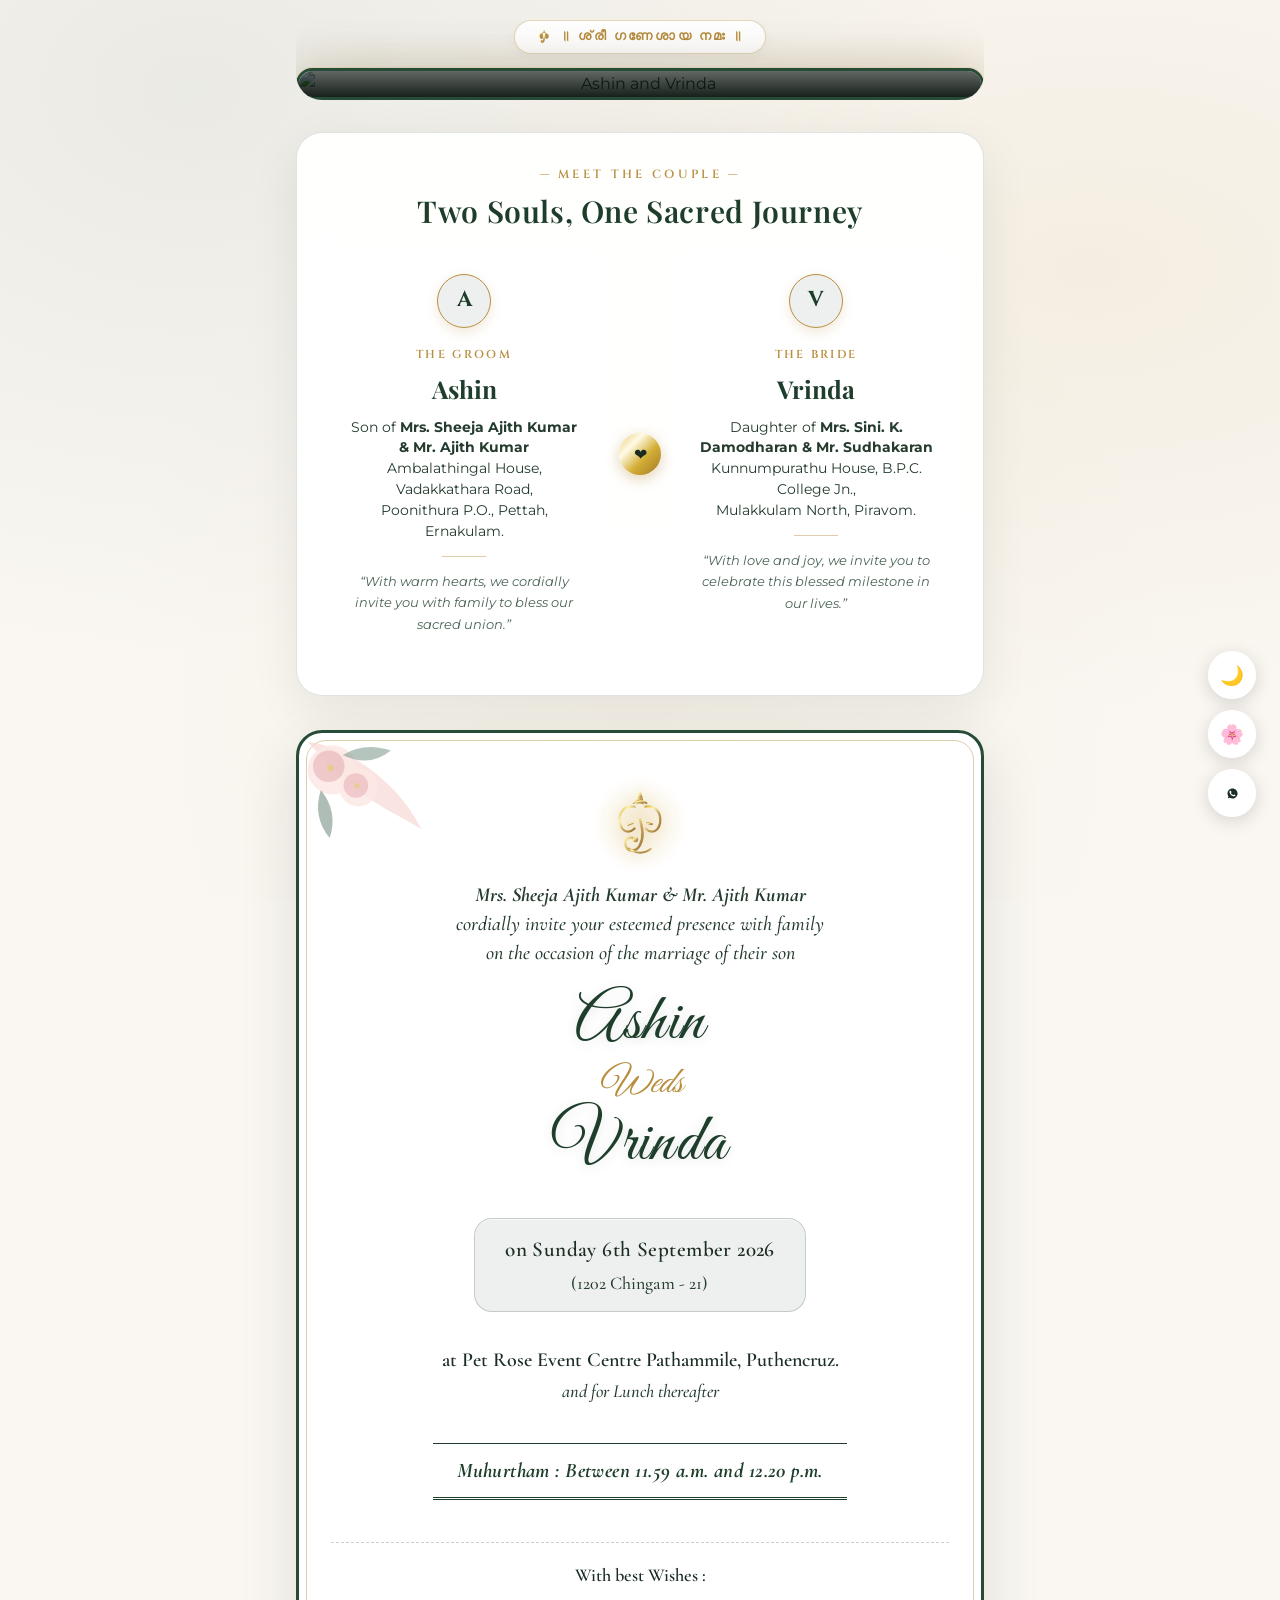
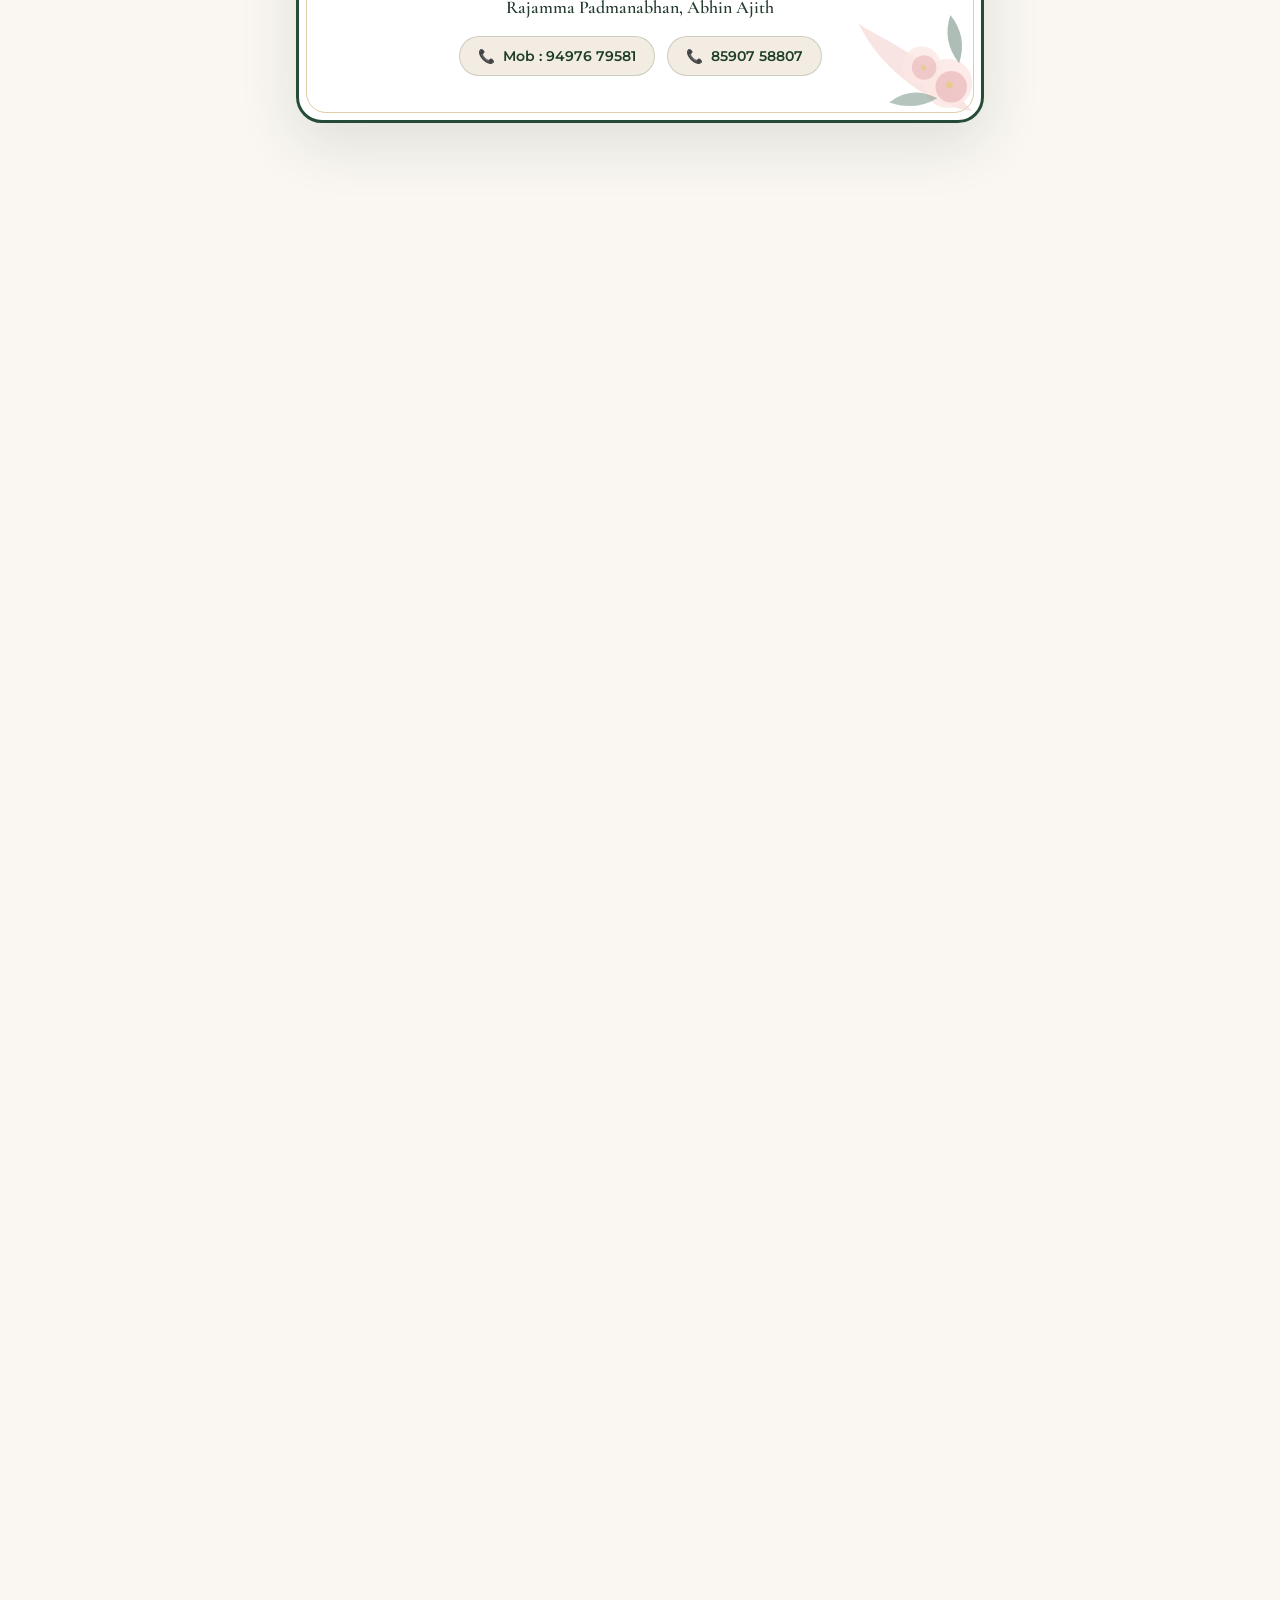
==== index.html @ ceb0723d "feat: direct cinematic hero entrance with floating flower petals, couple spotlight, and seamless rea" ====
<!DOCTYPE html>
<html lang="en">
<head>
  <meta charset="UTF-8" />
  <meta name="viewport" content="width=device-width, initial-scale=1.0, maximum-scale=1.0, user-scalable=no" />
  
  <title>Wedding Invitation | Ashin &amp; Vrinda</title>
  <meta name="description" content="Mrs. Sheeja Ajith Kumar &amp; Mr. Ajith Kumar cordially invite your esteemed presence with family on the occasion of the marriage of their son Ashin with Vrinda (D/o Mrs. Sini. K. Damodharan &amp; Mr. Sudhakaran) on Sunday, 6th September 2026 (1202 Chingam 21) at Pet Rose Event Centre Pathammile, Puthencruz." />
  
  <!-- OpenGraph Meta Tags for WhatsApp, iMessage & Social Share Card Previews -->
  <meta property="og:site_name" content="Ashin &amp; Vrinda Wedding Invitation" />
  <meta property="og:type" content="website" />
  <meta property="og:url" content="https://ashin-vrinda.vercel.app/" />
  <meta property="og:title" content="🌿 Wedding Invitation: Ashin &amp; Vrinda" />
  <meta property="og:description" content="Sunday, 6th September 2026 (1202 Chingam 21) • Muhurtham: 11:59 AM - 12:20 PM • Pet Rose Event Centre, Puthencruz. ✦ Tap to view digital wedding card" />
  <meta property="og:image" content="assets/images/og_preview_ashin_vrinda.jpg" />
  <meta property="og:image:secure_url" content="assets/images/og_preview_ashin_vrinda.jpg" />
  <meta property="og:image:type" content="image/jpeg" />
  <meta property="og:image:width" content="1200" />
  <meta property="og:image:height" content="630" />
  <meta property="og:image:alt" content="Aesthetic Wedding Invitation of Ashin and Vrinda" />
  <link rel="image_src" href="assets/images/og_preview_ashin_vrinda.jpg" />
  <meta itemprop="image" content="assets/images/og_preview_ashin_vrinda.jpg" />
  
  <!-- Twitter Card -->
  <meta name="twitter:card" content="summary_large_image" />
  <meta name="twitter:title" content="🌿 Wedding Invitation: Ashin &amp; Vrinda" />
  <meta name="twitter:description" content="Sunday, 6th September 2026 • Pet Rose Event Centre, Puthencruz. Tap to view the digital wedding invitation." />
  <meta name="twitter:image" content="assets/images/og_preview_ashin_vrinda.jpg" />

  <!-- Theme Color for Mobile Browsers -->
  <meta name="theme-color" content="#FAF7F2" />
  <meta name="apple-mobile-web-app-status-bar-style" content="default" />

  <!-- Google Fonts: Premium Typography -->
  <link rel="preconnect" href="https://fonts.googleapis.com" />
  <link rel="preconnect" href="https://fonts.gstatic.com" crossorigin />
  <link rel="stylesheet" href="https://fonts.googleapis.com/css2?family=Alex+Brush&family=Cinzel:wght@400;600;700;900&family=Cormorant+Garamond:ital,wght@0,300;0,400;0,500;0,600;0,700;1,400;1,500;1,600;1,700&family=Great+Vibes&family=Montserrat:wght@200;300;400;500;600;700&family=Playfair+Display:ital,wght@0,400;0,600;0,700;1,400;1,600;1,700&family=Plus+Jakarta+Sans:wght@300;400;500;600;700&display=swap" />

  <!-- Stylesheets -->
  <link rel="stylesheet" href="css/style.css?v=120.0" />
</head>

<body>

  <!-- Shared SVG Gradients Definition -->
  <svg style="position: absolute; width: 0; height: 0; overflow: hidden;" aria-hidden="true">
    <defs>
      <linearGradient id="goldFiligree" x1="0%" y1="0%" x2="100%" y2="100%">
        <stop offset="0%" stop-color="#D4AF37" />
        <stop offset="30%" stop-color="#FFF3B0" />
        <stop offset="60%" stop-color="#C5A059" />
        <stop offset="100%" stop-color="#9A7432" />
      </linearGradient>
    </defs>
  </svg>

  <!-- Floating Falling Flower Petals Canvas -->
  <canvas id="petals-canvas"></canvas>

  <!-- Interactive Magic Touch / Sparkle Trail Canvas -->
  <canvas id="sparkle-trail-canvas"></canvas>

  <!-- ===================================================================
       MAIN DIGITAL INVITATION CONTENT
       =================================================================== -->
  <main class="main-wrapper">

    <!-- 1. DIRECT CINEMATIC HERO ENTRANCE (GRAND FIRST IMPRESSION) -->
    <section class="invitation-card-section direct-hero-section reveal-on-scroll is-revealed">
      
      <!-- Auspicious Top Header Badge -->
      <div class="hero-auspicious-header">
        <div class="hero-ganesha-badge">
          <svg class="hero-ganesha-mini-svg" viewBox="0 0 80 90" xmlns="http://www.w3.org/2000/svg">
            <path d="M40 8 C38 12 36 18 36 24 C38 22 42 22 44 24 C44 18 42 12 40 8 Z" fill="url(#goldFiligree)" />
            <circle cx="40" cy="14" r="2" fill="url(#goldFiligree)" />
            <path d="M33 22 C37 19 43 19 47 22" stroke="url(#goldFiligree)" stroke-width="2.2" stroke-linecap="round" />
            <path d="M34 26 C24 24 16 32 18 44 C20 54 28 56 34 50" stroke="url(#goldFiligree)" stroke-width="2.5" stroke-linecap="round" />
            <path d="M46 26 C56 24 64 32 62 44 C60 54 52 56 46 50" stroke="url(#goldFiligree)" stroke-width="2.5" stroke-linecap="round" />
            <path d="M40 24 L40 40" stroke="url(#goldFiligree)" stroke-width="2.5" stroke-linecap="round" />
            <path d="M40 40 C42 48 45 58 40 68 C36 76 26 76 24 68 C22 60 30 58 35 62" stroke="url(#goldFiligree)" stroke-width="2.8" stroke-linecap="round" />
            <circle cx="35" cy="62" r="3" fill="url(#goldFiligree)" />
          </svg>
          <span class="hero-ganesha-text">॥ ശ്രീ ഗണേശായ നമഃ ॥</span>
        </div>
      </div>

      <!-- Cinematic Couple Photo Frame -->
      <div class="hero-cinematic-frame">
        <div class="hero-cinematic-img-wrap">
          <img src="assets/images/couple_hero.jpg" alt="Ashin and Vrinda" class="hero-cinematic-img" />
          <div class="hero-cinematic-overlay">
            <span class="hero-celebration-pill">✦ We are getting married ✦</span>
            <h1 class="hero-main-title">Ashin &amp; Vrinda</h1>
            <div class="hero-date-venue-pill">Sunday, 06 September 2026 • Puthencruz</div>
            <div class="hero-scroll-indicator">
              <span>Scroll to explore wedding invitation</span>
              <span>↓</span>
            </div>
          </div>
        </div>
      </div>
    </section>

    <!-- 2. GROOM & BRIDE INTRO SECTION (MEET THE COUPLE) -->
    <section class="invitation-card-section reveal-on-scroll is-revealed" style="padding-top: 32px; padding-bottom: 32px;">
      <div class="section-subtitle-tag">— Meet The Couple —</div>
      <h2 class="section-headline" style="margin-bottom: 16px;">Two Souls, One Sacred Journey</h2>

      <div class="couple-profiles-grid">
        <!-- Groom Card -->
        <div class="couple-profile-card">
          <div class="couple-monogram-emblem">
            <span class="couple-monogram-letter">A</span>
          </div>
          <span class="profile-role-badge">The Groom</span>
          <h3 class="profile-name">Ashin</h3>
          <p class="profile-parents-info">
            Son of <strong>Mrs. Sheeja Ajith Kumar &amp; Mr. Ajith Kumar</strong><br />
            Ambalathingal House, Vadakkathara Road,<br />
            Poonithura P.O., Pettah, Ernakulam.
          </p>
          <div class="profile-card-line"></div>
          <p class="profile-invite-note">
            “With warm hearts, we cordially invite you with family to bless our sacred union.”
          </p>
        </div>

        <!-- Heart Connector -->
        <div class="couple-heart-connector" aria-hidden="true">
          <div class="heart-circle-badge">❤</div>
        </div>

        <!-- Bride Card -->
        <div class="couple-profile-card">
          <div class="couple-monogram-emblem">
            <span class="couple-monogram-letter">V</span>
          </div>
          <span class="profile-role-badge">The Bride</span>
          <h3 class="profile-name">Vrinda</h3>
          <p class="profile-parents-info">
            Daughter of <strong>Mrs. Sini. K. Damodharan &amp; Mr. Sudhakaran</strong><br />
            Kunnumpurathu House, B.P.C. College Jn.,<br />
            Mulakkulam North, Piravom.
          </p>
          <div class="profile-card-line"></div>
          <p class="profile-invite-note">
            “With love and joy, we invite you to celebrate this blessed milestone in our lives.”
          </p>
        </div>
      </div>
    </section>

    <!-- 3. STREAMLINED FORMAL WEDDING INVITATION CARD -->
    <section class="invitation-card-section hero-wedding-card reveal-on-scroll is-revealed">
      
      <!-- Top-Left Botanical Floral Corner -->
      <svg class="floral-corner-tl" viewBox="0 0 160 160" fill="none" xmlns="http://www.w3.org/2000/svg" aria-hidden="true">
        <path d="M10 10 C 50 15, 110 50, 140 110 C 110 90, 70 80, 10 10 Z" fill="#F4D2CE" opacity="0.65" />
        <circle cx="38" cy="42" r="28" fill="#FCE5E2" opacity="0.85" />
        <circle cx="34" cy="38" r="18" fill="#E8B4B8" opacity="0.75" />
        <circle cx="68" cy="62" r="22" fill="#FCE5E2" opacity="0.8" />
        <circle cx="65" cy="60" r="14" fill="#E8B4B8" opacity="0.7" />
        <path d="M50 25 Q 75 10 105 20 Q 80 40 50 25 Z" fill="#6B8A7A" opacity="0.55" />
        <path d="M25 65 Q 15 95 35 120 Q 45 90 25 65 Z" fill="#4D6E5D" opacity="0.5" />
        <circle cx="36" cy="40" r="4" fill="#E5C578" opacity="0.8" />
        <circle cx="66" cy="60" r="3" fill="#E5C578" opacity="0.8" />
      </svg>

      <!-- Bottom-Right Botanical Floral Corner -->
      <svg class="floral-corner-br" viewBox="0 0 160 160" fill="none" xmlns="http://www.w3.org/2000/svg" aria-hidden="true">
        <path d="M150 150 C 110 145, 50 110, 20 50 C 50 70, 90 80, 150 150 Z" fill="#F4D2CE" opacity="0.65" />
        <circle cx="122" cy="118" r="28" fill="#FCE5E2" opacity="0.85" />
        <circle cx="126" cy="122" r="18" fill="#E8B4B8" opacity="0.75" />
        <circle cx="92" cy="98" r="22" fill="#FCE5E2" opacity="0.8" />
        <circle cx="95" cy="100" r="14" fill="#E8B4B8" opacity="0.7" />
        <path d="M110 135 Q 85 150 55 140 Q 80 120 110 135 Z" fill="#6B8A7A" opacity="0.55" />
        <path d="M135 95 Q 145 65 125 40 Q 115 70 135 95 Z" fill="#4D6E5D" opacity="0.5" />
        <circle cx="124" cy="120" r="4" fill="#E5C578" opacity="0.8" />
        <circle cx="94" cy="100" r="3" fill="#E5C578" opacity="0.8" />
      </svg>

      <!-- Auspicious Lord Ganesha Motif with Golden Halo -->
      <div class="hero-ganesha-wrapper">
        <div class="hero-ganesha-halo"></div>
        <svg class="hero-ganesha-svg" viewBox="0 0 80 90" fill="none" xmlns="http://www.w3.org/2000/svg">
          <path d="M40 8 C38 12 36 18 36 24 C38 22 42 22 44 24 C44 18 42 12 40 8 Z" fill="url(#goldFiligree)" />
          <circle cx="40" cy="14" r="2" fill="url(#goldFiligree)" />
          <path d="M33 22 C37 19 43 19 47 22" stroke="url(#goldFiligree)" stroke-width="2.2" stroke-linecap="round" />
          <path d="M34 26 C24 24 16 32 18 44 C20 54 28 56 34 50" stroke="url(#goldFiligree)" stroke-width="2.5" stroke-linecap="round" />
          <path d="M46 26 C56 24 64 32 62 44 C60 54 52 56 46 50" stroke="url(#goldFiligree)" stroke-width="2.5" stroke-linecap="round" />
          <path d="M40 24 L40 40" stroke="url(#goldFiligree)" stroke-width="2.5" stroke-linecap="round" />
          <path d="M40 40 C42 48 45 58 40 68 C36 76 26 76 24 68 C22 60 30 58 35 62" stroke="url(#goldFiligree)" stroke-width="2.8" stroke-linecap="round" />
          <circle cx="35" cy="62" r="3" fill="url(#goldFiligree)" />
          <path d="M32 44 L27 46" stroke="url(#goldFiligree)" stroke-width="2.2" stroke-linecap="round" />
          <path d="M48 44 L53 45" stroke="url(#goldFiligree)" stroke-width="2.2" stroke-linecap="round" />
          <path d="M28 72 C35 78 45 78 52 72" stroke="url(#goldFiligree)" stroke-width="2.2" stroke-linecap="round" />
        </svg>
      </div>

      <!-- Invitation Statement -->
      <p class="invite-statement-text">
        <strong>Mrs. Sheeja Ajith Kumar &amp; Mr. Ajith Kumar</strong><br />
        cordially invite your esteemed presence with family<br />
        on the occasion of the marriage of their son
      </p>

      <!-- Couple Names in Regal Typography -->
      <div class="hero-couple-names-wrap">
        <h1 class="hero-groom-name">Ashin</h1>
        <span class="hero-weds-text">Weds</span>
        <h1 class="hero-bride-name">Vrinda</h1>
      </div>

      <!-- Date & Malayalam Calendar (Sunday 6th September 2026 • 1202 Chingam - 21) -->
      <div class="hero-date-block">
        <div class="hero-date-primary">on Sunday 6th September 2026</div>
        <div class="hero-date-malayalam">(1202 Chingam - 21)</div>
      </div>

      <!-- Venue & Lunch -->
      <div class="hero-venue-block">
        <p class="hero-venue-name">at Pet Rose Event Centre Pathammile, Puthencruz.</p>
        <p class="hero-venue-lunch">and for Lunch thereafter</p>
      </div>

      <!-- Auspicious Muhurtham Double-Underline Spotlight -->
      <div class="hero-muhurtham-spotlight">
        <div class="hero-muhurtham-text">
          Muhurtham : Between 11.59 a.m. and 12.20 p.m.
        </div>
      </div>

      <!-- With Best Wishes & Contact Block -->
      <div class="hero-wishes-contact-block">
        <p class="hero-wishes-title">With best Wishes :</p>
        <p class="hero-wishes-names">Rajamma Padmanabhan, Abhin Ajith</p>

        <div class="hero-contact-phones-row">
          <a href="tel:9497679581" class="hero-phone-pill">
            <span>📞</span> Mob : 94976 79581
          </a>
          <a href="tel:8590758807" class="hero-phone-pill">
            <span>📞</span> 85907 58807
          </a>
        </div>
      </div>
    </section>

    <!-- 4. LIVE COUNTDOWN & CALENDAR INTEGRATION -->
    <section class="invitation-card-section reveal-on-scroll">
      <div class="section-subtitle-tag">— Counting Down To The Auspicious Moment —</div>
      <h2 class="section-headline">Sunday, 06 September 2026</h2>

      <div class="countdown-grid">
        <div class="countdown-card">
          <div class="countdown-number" id="cd-days">--</div>
          <div class="countdown-unit">Days</div>
        </div>
        <div class="countdown-card">
          <div class="countdown-number" id="cd-hours">--</div>
          <div class="countdown-unit">Hours</div>
        </div>
        <div class="countdown-card">
          <div class="countdown-number" id="cd-minutes">--</div>
          <div class="countdown-unit">Mins</div>
        </div>
        <div class="countdown-card">
          <div class="countdown-number" id="cd-seconds">--</div>
          <div class="countdown-unit">Secs</div>
        </div>
      </div>

      <div class="calendar-actions">
        <button id="add-google-cal" class="btn-luxury btn-forest" type="button">
          <span>📅</span> Add to Google Calendar
        </button>
        <button id="add-ical" class="btn-luxury btn-outline-forest" type="button">
          <span></span> Apple / Outlook (.ics)
        </button>
      </div>
    </section>

    <!-- 5. CELEBRATION TIMELINE & EVENTS -->
    <section class="invitation-card-section reveal-on-scroll">
      <div class="section-subtitle-tag">— Auspicious Celebrations —</div>
      <h2 class="section-headline">Ceremony &amp; Feast</h2>

      <div class="ceremony-timeline">
        <!-- Event 1: Muhurtham Ceremony -->
        <div class="ceremony-event-card">
          <div class="ceremony-card-top">
            <div class="ceremony-icon-crest" title="Auspicious Muhurtham">
              <svg viewBox="0 0 64 64" fill="none" xmlns="http://www.w3.org/2000/svg">
                <circle cx="32" cy="32" r="28" stroke="url(#goldFiligree)" stroke-width="1.8" stroke-dasharray="3 3"/>
                <path d="M22 42 L42 42 C42 42 44 32 32 20 C20 32 22 42 22 42 Z" stroke="url(#goldFiligree)" stroke-width="2.5" fill="none"/>
                <circle cx="32" cy="18" r="3.5" fill="url(#goldFiligree)"/>
                <path d="M26 48 L38 48" stroke="url(#goldFiligree)" stroke-width="2.5" stroke-linecap="round"/>
              </svg>
            </div>
            <span class="ceremony-step-num">Step 01</span>
            <h3 class="ceremony-main-title">Wedding Muhurtham</h3>
            <p class="ceremony-subtitle">Sacred Thalikettu &amp; Divine Rituals</p>
            <div class="ceremony-time-pill">
              <span>⏰</span> 11:59 AM – 12:20 PM
            </div>
            <p class="ceremony-quote">“1202 Chingam - 21 • Sacred Union &amp; Divine Blessings”</p>
            <p class="ceremony-desc-text">
              Auspicious wedding ceremony, sacred Thalikettu, exchanging floral garlands, and receiving divine blessings from family and elders.
            </p>
            <div class="ceremony-rituals-list">
              <span class="ritual-pill">✦ Traditional Rites</span>
              <span class="ritual-pill">✦ Sacred Thalikettu</span>
              <span class="ritual-pill">✦ Elders' Blessings</span>
            </div>
          </div>
          <a href="https://share.google/MXy8X1QMQs6zt7JF0" target="_blank" rel="noopener" class="btn-luxury btn-outline-forest" style="padding: 10px 20px; font-size: 0.82rem; width: 100%;">
            <span>🗺️</span> View Venue Location
          </a>
        </div>

        <!-- Event 2: Celebration Feast & Lunch -->
        <div class="ceremony-event-card">
          <div class="ceremony-card-top">
            <div class="ceremony-icon-crest" title="Celebration Feast & Lunch">
              <svg viewBox="0 0 64 64" fill="none" xmlns="http://www.w3.org/2000/svg">
                <circle cx="32" cy="32" r="28" stroke="url(#goldFiligree)" stroke-width="1.8" stroke-dasharray="3 3"/>
                <path d="M14 42 L50 42" stroke="url(#goldFiligree)" stroke-width="3" stroke-linecap="round"/>
                <path d="M18 42 C18 26 46 26 46 42 Z" stroke="url(#goldFiligree)" stroke-width="3" fill="none"/>
                <circle cx="32" cy="22" r="3.5" fill="url(#goldFiligree)"/>
                <path d="M24 50 L40 50" stroke="url(#goldFiligree)" stroke-width="2.5" stroke-linecap="round"/>
              </svg>
            </div>
            <span class="ceremony-step-num">Step 02</span>
            <h3 class="ceremony-main-title">Celebration Feast &amp; Lunch</h3>
            <p class="ceremony-subtitle">Grand Wedding Sadhya &amp; Fellowship</p>
            <div class="ceremony-time-pill">
              <span>⏰</span> Thereafter (12:30 PM Onwards)
            </div>
            <p class="ceremony-quote">“Feasting, Joy &amp; Heartfelt Celebrations”</p>
            <p class="ceremony-desc-text">
              Join us for a delicious celebratory traditional Kerala wedding Sadhya, joyful conversations, photo moments, and congratulating the couple.
            </p>
            <div class="ceremony-rituals-list">
              <span class="ritual-pill">✦ Royal Kerala Sadhya</span>
              <span class="ritual-pill">✦ Photos &amp; Congratulate</span>
              <span class="ritual-pill">✦ Fellowship &amp; Joy</span>
            </div>
          </div>
          <a href="https://share.google/MXy8X1QMQs6zt7JF0" target="_blank" rel="noopener" class="btn-luxury btn-outline-forest" style="padding: 10px 20px; font-size: 0.82rem; width: 100%;">
            <span>🗺️</span> View Venue Location
          </a>
        </div>
      </div>
    </section>

    <!-- 6. VENUE & 1-TOUCH GPS NAVIGATION (WITH QR CODE) -->
    <section class="invitation-card-section reveal-on-scroll">
      <div class="section-subtitle-tag">— Location &amp; Directions —</div>
      <h2 class="section-headline">Pet Rose Event Centre</h2>

      <div class="venue-card-inner">
        <p class="venue-address">
          Pathammile, Vadayampady P.O., Puthencruz, Ernakulam, Kerala 682308
        </p>

        <!-- QR Code & Scanner Box -->
        <div class="venue-qr-section-wrap">
          <div class="venue-qr-box">
            <img src="assets/images/qr_location.svg" alt="Scan QR Code for Exact Location" class="venue-qr-img" />
          </div>
          <div class="venue-qr-text-block">
            <div class="venue-qr-label">SCAN FOR EXACT LOCATION</div>
            <p class="venue-qr-subtext">
              Point your smartphone camera at the QR code to open instant GPS turn-by-turn navigation on Google Maps.
            </p>
          </div>
        </div>

        <div class="venue-action-buttons">
          <a href="https://share.google/MXy8X1QMQs6zt7JF0" target="_blank" rel="noopener" class="btn-luxury btn-forest">
            <span>🗺️</span> Open Google Maps
          </a>
          <a href="https://maps.apple.com/?q=Pet+Rose+Event+Centre+Puthencruz" target="_blank" rel="noopener" class="btn-luxury btn-outline-forest">
            <span></span> Apple Maps
          </a>
          <button id="btn-copy-address" class="btn-luxury btn-outline-forest" type="button">
            <span>📋</span> Copy Address
          </button>
        </div>
      </div>
    </section>

    <!-- 7. WARM WISHES & BLESSINGS CONTACT -->
    <section class="invitation-card-section reveal-on-scroll">
      <div class="section-subtitle-tag">— Warm Wishes &amp; Blessings —</div>
      <h2 class="section-headline">With Best Wishes</h2>
      <p style="font-size: 0.9rem; color: var(--text-muted); max-width: 480px; margin: 0 auto 16px;">
        Reach out directly to the hosts to send your love, greetings, and blessings to Ashin &amp; Vrinda!
      </p>

      <div class="blessings-actions-grid">
        <!-- Contact 1 -->
        <div class="blessing-contact-card">
          <h3 class="blessing-person-name">Rajamma Padmanabhan</h3>
          <p class="blessing-person-role">Family Host</p>
          <div class="blessing-btn-row">
            <a href="tel:9497679581" class="blessing-action-btn blessing-btn-call">
              <span>📞</span> Call
            </a>
            <a href="https://api.whatsapp.com/send?phone=919497679581&text=Heartiest%20congratulations%20and%20warm%20blessings%20for%20Ashin%20and%20Vrinda%27s%20wedding!" target="_blank" rel="noopener" class="blessing-action-btn blessing-btn-whatsapp">
              <span>💬</span> WhatsApp
            </a>
          </div>
        </div>

        <!-- Contact 2 -->
        <div class="blessing-contact-card">
          <h3 class="blessing-person-name">Abhin Ajith</h3>
          <p class="blessing-person-role">Family Host</p>
          <div class="blessing-btn-row">
            <a href="tel:8590758807" class="blessing-action-btn blessing-btn-call">
              <span>📞</span> Call
            </a>
            <a href="https://api.whatsapp.com/send?phone=918590758807&text=Heartiest%20congratulations%20and%20warm%20blessings%20for%20Ashin%20and%20Vrinda%27s%20wedding!" target="_blank" rel="noopener" class="blessing-action-btn blessing-btn-whatsapp">
              <span>💬</span> WhatsApp
            </a>
          </div>
        </div>
      </div>
    </section>

    <!-- 8. FOOTER -->
    <footer class="invitation-footer reveal-on-scroll">
      <div class="gold-divider">
        <span class="gold-divider-icon">❦</span>
      </div>
      <p class="footer-compliments">
        With best Wishes:
        <strong>Rajamma Padmanabhan, Abhin Ajith &amp; Families</strong>
      </p>
      <div class="footer-hashtag">#AshinWedsVrinda • September 06, 2026</div>

      <!-- Developer Signature -->
      <div class="footer-signature">
        <span>Created with ❤️ by </span>
        <a href="https://vaishnavmohan.tech" target="_blank" rel="noopener noreferrer">
          Vaishnav Mohan
        </a>
      </div>
    </footer>

  </main>

  <!-- ===================================================================
       FLOATING ACTION BAR
       =================================================================== -->
  <div class="floating-controls-bar" role="toolbar" aria-label="Quick Controls">
    <!-- Theme Switcher (☀️ / 🌙) -->
    <button id="theme-toggle-btn" class="floating-btn" aria-label="Toggle Light / Dark Mode" title="Toggle Theme">
      <span id="theme-toggle-icon">🌙</span>
    </button>

    <!-- Petals Toggle (🌸) -->
    <button id="petals-toggle-btn" class="floating-btn" aria-label="Toggle Falling Petals" title="Toggle Falling Petals">
      🌸
    </button>

    <!-- Share on WhatsApp -->
    <button id="share-whatsapp-btn" class="floating-btn" aria-label="Share on WhatsApp" title="Share Invitation">
      <svg viewBox="0 0 24 24">
        <path d="M12.031 6.172c-3.181 0-5.767 2.586-5.768 5.766-.001 1.298.38 2.27 1.019 3.287l-.582 2.128 2.182-.573c.978.58 1.911.928 3.145.929 3.178 0 5.767-2.587 5.768-5.766.001-3.187-2.575-5.77-5.764-5.771zm3.392 8.244c-.144.405-.837.774-1.17.824-.299.045-.677.063-1.092-.069-.252-.08-.575-.187-.988-.365-1.739-.751-2.874-2.502-2.961-2.617-.087-.116-.708-.94-.708-1.793s.448-1.273.607-1.446c.159-.173.346-.217.462-.217l.332.007c.106.005.249-.04.39.298.144.347.491 1.2.534 1.287.043.087.072.188.014.303-.058.116-.087.188-.173.289l-.26.302c-.087.087-.179.182-.077.357.101.174.45 1.002 1.488 1.621.365.217.671.306.908.38.238.075.454.065.626.04.19-.028.604-.247.69-.485.086-.239.086-.444.06-.487-.026-.044-.1-.07-.213-.127z"/>
      </svg>
    </button>

    <!-- Scroll to Top -->
    <button id="scroll-top-btn" class="floating-btn" aria-label="Scroll to Top" title="Top">
      ↑
    </button>
  </div>

  <!-- Toast Notice Container -->
  <div class="toast-notice" role="alert"></div>

  <!-- JavaScript Modules with Cache-Busting -->
  <script src="js/config.js?v=120.0"></script>
  <script src="js/petals.js?v=120.0"></script>
  <script src="js/sparkles.js?v=120.0"></script>
  <script src="js/countdown.js?v=120.0"></script>
  <script src="js/main.js?v=120.0"></script>

</body>
</html>
---- css/style.css ----
/* ===================================================================
   WEDDING INVITATION - DIRECT CINEMATIC ENTRANCE & LUXURY BOTANICAL
   Ashin & Vrinda — Sunday, September 06, 2026 (1202 Chingam 21)
   =================================================================== */

@import url('https://fonts.googleapis.com/css2?family=Alex+Brush&family=Cinzel:wght@400;600;700;900&family=Cormorant+Garamond:ital,wght@0,300;0,400;0,500;0,600;0,700;1,400;1,500;1,600;1,700&family=Great+Vibes&family=Montserrat:wght@200;300;400;500;600;700&family=Playfair+Display:ital,wght@0,400;0,600;0,700;1,400;1,600;1,700&family=Plus+Jakarta+Sans:wght@300;400;500;600;700&display=swap');

/* 1. Base Romantic Botanical & Champagne Gold Light Theme */
:root {
  --bg-primary: #FAF7F2;
  --bg-secondary: #F3ECE2;
  --bg-card: rgba(255, 255, 255, 0.96);
  --bg-card-glass: rgba(255, 255, 255, 0.88);
  --bg-card-elevated: #FFFFFF;

  /* Refined Typography Colors */
  --text-main: #1C2E24;
  --text-body: #243B2E;
  --text-muted: #4A6354;
  --text-light: #738C7D;
  --text-cream: #121E17;

  /* Signature Forest Green */
  --forest-primary: #1E3E2B;
  --forest-dark: #12281C;
  --forest-light: #326045;
  --forest-soft: rgba(30, 62, 43, 0.08);
  --forest-border: #264B36;

  /* Warm Royal Gold & Champagne */
  --gold-primary: #B88E3E;
  --gold-light: #F6ECCB;
  --gold-dark: #8F6E28;
  --gold-gradient: linear-gradient(135deg, #D4AF37 0%, #FFF3B0 40%, #C5A059 75%, #9A7432 100%);
  --gold-foil: linear-gradient(135deg, #ECC870 0%, #FFFBE6 30%, #D4AF37 60%, #9F7824 100%);
  --forest-text-gradient: linear-gradient(135deg, #1E3E2B 0%, #326045 50%, #12281C 100%);

  --shadow-sm: 0 4px 16px rgba(28, 46, 36, 0.05);
  --shadow-md: 0 10px 32px rgba(28, 46, 36, 0.08);
  --shadow-lg: 0 22px 55px rgba(28, 46, 36, 0.12);
  --shadow-gold: 0 8px 30px rgba(184, 142, 62, 0.25);
  --shadow-card: 0 16px 48px rgba(28, 46, 36, 0.08), inset 0 1px 0 rgba(255, 255, 255, 0.95);
  --border-card: 1px solid rgba(30, 62, 43, 0.14);
  --border-subtle: 1px solid rgba(30, 62, 43, 0.09);

  --font-script: 'Great Vibes', 'Alex Brush', cursive;
  --font-serif-luxury: 'Playfair Display', Georgia, serif;
  --font-serif-classic: 'Cormorant Garamond', Garamond, Georgia, serif;
  --font-royal: 'Cinzel', 'Times New Roman', serif;
  --font-sans: 'Montserrat', 'Plus Jakarta Sans', -apple-system, BlinkMacSystemFont, sans-serif;

  --radius-sm: 12px;
  --radius-md: 18px;
  --radius-lg: 26px;
  --radius-xl: 34px;
  --radius-full: 9999px;

  --transition-smooth: all 0.4s cubic-bezier(0.16, 1, 0.3, 1);
  --transition-bounce: all 0.5s cubic-bezier(0.34, 1.56, 0.64, 1);
}

/* 2. Velvet Emerald & Royal Gold Dark Theme */
html[data-theme="dark"],
body[data-theme="dark"] {
  --bg-primary: #0A140F;
  --bg-secondary: #112018;
  --bg-card: rgba(17, 32, 24, 0.95);
  --bg-card-glass: rgba(23, 42, 32, 0.85);
  --bg-card-elevated: #182E22;

  /* Warm Champagne Ivory & Gold Typography */
  --text-main: #F4EFE6;
  --text-body: #E8E1D3;
  --text-muted: #B8CCC0;
  --text-light: #83A38E;
  --text-cream: #FFF9EE;

  --forest-primary: #E5C578;
  --forest-dark: #FFF0C2;
  --forest-light: #F7E4B2;
  --forest-soft: rgba(229, 197, 120, 0.12);
  --forest-border: #4D8B68;

  --gold-primary: #E5C578;
  --gold-light: #FFF0C2;
  --gold-dark: #C49E4A;
  --gold-gradient: linear-gradient(135deg, #E5C578 0%, #FFF4D0 40%, #D4AF37 75%, #A8812E 100%);
  --gold-foil: linear-gradient(135deg, #FFF0C2 0%, #E5C578 50%, #D4AF37 100%);
  --forest-text-gradient: linear-gradient(135deg, #FFF0C2 0%, #E5C578 50%, #FFF0C2 100%);

  --shadow-sm: 0 4px 16px rgba(0, 0, 0, 0.5);
  --shadow-md: 0 10px 32px rgba(0, 0, 0, 0.65);
  --shadow-lg: 0 20px 60px rgba(0, 0, 0, 0.8);
  --shadow-gold: 0 8px 32px rgba(229, 197, 120, 0.25);
  --shadow-card: 0 16px 48px rgba(0, 0, 0, 0.75), inset 0 1px 0 rgba(229, 197, 120, 0.2);
  --border-card: 1px solid rgba(229, 197, 120, 0.25);
  --border-subtle: 1px solid rgba(229, 197, 120, 0.14);
}

/* Base Styles & Resets */
*, *::before, *::after {
  box-sizing: border-box;
  margin: 0;
  padding: 0;
}

html {
  font-size: 16px;
  scroll-behavior: smooth;
  -webkit-tap-highlight-color: transparent;
  background-color: var(--bg-primary);
}

body {
  font-family: var(--font-sans);
  color: var(--text-main);
  background-color: var(--bg-primary);
  background-image: 
    radial-gradient(ellipse at 15% 10%, rgba(30, 62, 43, 0.07) 0%, transparent 50%),
    radial-gradient(ellipse at 85% 30%, rgba(184, 142, 62, 0.09) 0%, transparent 50%),
    radial-gradient(ellipse at 50% 80%, rgba(184, 142, 62, 0.05) 0%, transparent 60%);
  background-attachment: fixed;
  line-height: 1.6;
  overflow-x: hidden;
  position: relative;
  min-height: 100vh;
  transition: background-color 0.4s ease, color 0.4s ease;
}

/* Canvases for Petals and Sparkles */
#petals-canvas,
#sparkle-trail-canvas {
  position: fixed;
  top: 0;
  left: 0;
  width: 100%;
  height: 100%;
  pointer-events: none;
  z-index: 10;
}

#sparkle-trail-canvas {
  z-index: 12;
}

/* Typography Helpers */
.gold-text {
  background: var(--gold-gradient);
  -webkit-background-clip: text;
  -webkit-text-fill-color: transparent;
  display: inline-block;
}

/* Wrapper Layout */
.main-wrapper {
  max-width: 720px;
  margin: 0 auto;
  padding: 20px 16px 110px;
  position: relative;
  z-index: 5;
}

/* Common Section Card Style */
.invitation-card-section {
  background: var(--bg-card);
  backdrop-filter: blur(16px);
  -webkit-backdrop-filter: blur(16px);
  border-radius: var(--radius-lg);
  border: var(--border-card);
  box-shadow: var(--shadow-card);
  padding: 42px 30px;
  margin-bottom: 34px;
  position: relative;
  text-align: center;
  overflow: hidden;
  transition: var(--transition-smooth);
}

.invitation-card-section:hover {
  box-shadow: var(--shadow-lg), var(--shadow-gold);
  transform: translateY(-2px);
}

/* Scroll Reveal Animations */
.reveal-on-scroll {
  opacity: 0;
  transform: translateY(28px);
  transition: opacity 0.8s cubic-bezier(0.16, 1, 0.3, 1), transform 0.8s cubic-bezier(0.16, 1, 0.3, 1);
  will-change: opacity, transform;
}

.reveal-on-scroll.is-revealed {
  opacity: 1;
  transform: translateY(0);
}

/* Section Header Badges */
.section-subtitle-tag {
  font-family: var(--font-royal);
  font-size: 0.74rem;
  font-weight: 600;
  letter-spacing: 0.28em;
  text-transform: uppercase;
  color: var(--gold-primary);
  margin-bottom: 8px;
}

.section-headline {
  font-family: var(--font-serif-luxury);
  font-size: 1.88rem;
  font-weight: 600;
  color: var(--forest-primary);
  letter-spacing: 0.02em;
  margin-bottom: 22px;
  line-height: 1.25;
}

/* Gold filigree divider */
.gold-divider {
  display: flex;
  align-items: center;
  justify-content: center;
  gap: 14px;
  margin: 22px auto;
  max-width: 240px;
  color: var(--gold-primary);
  opacity: 0.8;
}

.gold-divider::before,
.gold-divider::after {
  content: '';
  flex: 1;
  height: 1px;
  background: linear-gradient(to right, transparent, var(--gold-primary), transparent);
}

.gold-divider-icon {
  font-size: 0.95rem;
}

/* ===================================================================
   1. DIRECT CINEMATIC HERO ENTRANCE (GRAND FIRST IMPRESSION)
   =================================================================== */
.direct-hero-section {
  padding: 0;
  background: transparent;
  border: none;
  box-shadow: none;
  margin-bottom: 32px;
}

/* Auspicious Invocation Pill above Photo */
.hero-auspicious-header {
  text-align: center;
  margin-bottom: 14px;
  animation: fadeInDown 1s cubic-bezier(0.16, 1, 0.3, 1);
}

.hero-ganesha-badge {
  display: inline-flex;
  align-items: center;
  gap: 8px;
  padding: 6px 20px;
  background: var(--bg-card);
  border: 1px solid rgba(184, 142, 62, 0.35);
  border-radius: var(--radius-full);
  box-shadow: var(--shadow-sm);
}

.hero-ganesha-mini-svg {
  width: 18px;
  height: 18px;
  fill: var(--gold-primary);
}

.hero-ganesha-text {
  font-family: var(--font-royal);
  font-size: 0.8rem;
  font-weight: 700;
  letter-spacing: 0.2em;
  color: var(--gold-primary);
}

/* Cinematic Frame */
.hero-cinematic-frame {
  position: relative;
  border-radius: var(--radius-xl);
  overflow: hidden;
  border: 3px solid var(--forest-border);
  box-shadow: 
    0 24px 70px rgba(0, 0, 0, 0.35),
    0 0 0 1px rgba(229, 197, 120, 0.3),
    0 0 40px rgba(184, 142, 62, 0.22);
  background: var(--bg-card);
  animation: heroFrameReveal 1.2s cubic-bezier(0.16, 1, 0.3, 1);
}

@keyframes heroFrameReveal {
  0% { opacity: 0; transform: scale(0.95) translateY(20px); }
  100% { opacity: 1; transform: scale(1) translateY(0); }
}

@keyframes fadeInDown {
  0% { opacity: 0; transform: translateY(-15px); }
  100% { opacity: 1; transform: translateY(0); }
}

.hero-cinematic-img-wrap {
  position: relative;
  width: 100%;
  max-height: 600px;
  overflow: hidden;
}

.hero-cinematic-img {
  width: 100%;
  height: 100%;
  max-height: 600px;
  object-fit: cover;
  object-position: center 25%;
  display: block;
  transition: transform 1.2s cubic-bezier(0.16, 1, 0.3, 1);
  animation: gentleHeroZoom 8s infinite alternate ease-in-out;
}

@keyframes gentleHeroZoom {
  0% { transform: scale(1); }
  100% { transform: scale(1.04); }
}

.hero-cinematic-overlay {
  position: absolute;
  bottom: 0;
  left: 0;
  right: 0;
  height: 65%;
  background: linear-gradient(to top, rgba(8, 18, 12, 0.94) 0%, rgba(8, 18, 12, 0.5) 55%, transparent 100%);
  display: flex;
  flex-direction: column;
  justify-content: flex-end;
  align-items: center;
  padding: 34px 24px;
  color: #FFFFFF;
  text-align: center;
}

.hero-celebration-pill {
  display: inline-block;
  padding: 6px 18px;
  background: rgba(184, 142, 62, 0.3);
  border: 1px solid rgba(255, 243, 176, 0.4);
  border-radius: var(--radius-full);
  font-family: var(--font-royal);
  font-size: 0.74rem;
  letter-spacing: 0.24em;
  text-transform: uppercase;
  color: #FFF4D0;
  margin-bottom: 8px;
  backdrop-filter: blur(8px);
}

.hero-main-title {
  font-family: var(--font-script);
  font-size: clamp(3.2rem, 9vw, 4.4rem);
  color: #FFFFFF;
  line-height: 1.05;
  text-shadow: 0 2px 18px rgba(0, 0, 0, 0.8), 0 0 20px rgba(229, 197, 120, 0.3);
}

.hero-date-venue-pill {
  font-family: var(--font-royal);
  font-size: 0.84rem;
  letter-spacing: 0.18em;
  color: var(--gold-light);
  text-transform: uppercase;
  margin-top: 6px;
}

.hero-scroll-indicator {
  margin-top: 16px;
  display: inline-flex;
  align-items: center;
  gap: 6px;
  font-size: 0.8rem;
  font-weight: 500;
  color: rgba(255, 255, 255, 0.9);
  letter-spacing: 0.08em;
  animation: promptBounce 2s infinite ease-in-out;
}

@keyframes promptBounce {
  0%, 100% { transform: translateY(0); }
  50% { transform: translateY(5px); }
}

/* ===================================================================
   2. GROOM & BRIDE INTRO SECTION (MEET THE COUPLE)
   =================================================================== */
.couple-profiles-grid {
  display: grid;
  grid-template-columns: 1fr auto 1fr;
  align-items: stretch;
  gap: 18px;
  margin-top: 10px;
}

@media (max-width: 640px) {
  .couple-profiles-grid {
    grid-template-columns: 1fr;
    gap: 20px;
  }
}

.couple-profile-card {
  background: var(--bg-card);
  border: 1px solid var(--border-subtle);
  border-radius: var(--radius-md);
  padding: 28px 20px;
  text-align: center;
  position: relative;
  transition: var(--transition-smooth);
}

.couple-profile-card:hover {
  transform: translateY(-3px);
  border-color: var(--gold-primary);
  box-shadow: var(--shadow-md);
}

.couple-monogram-emblem {
  width: 54px;
  height: 54px;
  border-radius: 50%;
  background: var(--forest-soft);
  border: 1.5px solid var(--gold-primary);
  display: flex;
  align-items: center;
  justify-content: center;
  margin: 0 auto 12px;
  box-shadow: 0 4px 12px rgba(184, 142, 62, 0.2);
}

.couple-monogram-letter {
  font-family: var(--font-royal);
  font-weight: 700;
  font-size: 1.35rem;
  color: var(--forest-primary);
}

.profile-role-badge {
  font-family: var(--font-royal);
  font-size: 0.72rem;
  letter-spacing: 0.2em;
  text-transform: uppercase;
  color: var(--gold-primary);
  font-weight: 600;
}

.profile-name {
  font-family: var(--font-serif-luxury);
  font-size: 1.54rem;
  color: var(--forest-primary);
  margin: 4px 0 8px;
}

.profile-parents-info {
  font-size: 0.9rem;
  color: var(--text-body);
  line-height: 1.45;
}

.profile-card-line {
  width: 44px;
  height: 1px;
  background: var(--gold-primary);
  opacity: 0.45;
  margin: 14px auto;
}

.profile-invite-note {
  font-size: 0.84rem;
  font-style: italic;
  color: var(--text-muted);
}

.couple-heart-connector {
  display: flex;
  align-items: center;
  justify-content: center;
}

.heart-circle-badge {
  width: 42px;
  height: 42px;
  border-radius: 50%;
  background: var(--gold-foil);
  color: #1A2B20;
  display: flex;
  align-items: center;
  justify-content: center;
  font-size: 1rem;
  box-shadow: 0 4px 14px rgba(184, 142, 62, 0.4);
}

/* ===================================================================
   3. STREAMLINED FORMAL WEDDING INVITATION CARD
   =================================================================== */
.hero-wedding-card {
  padding: 50px 32px 44px;
  position: relative;
  background: var(--bg-card);
  border: 3px solid var(--forest-border);
  box-shadow: 0 20px 60px rgba(28, 46, 36, 0.12), inset 0 0 0 1px rgba(255, 255, 255, 0.9);
  border-radius: var(--radius-lg);
}

/* Inner Gold Inset Border */
.hero-wedding-card::before {
  content: '';
  position: absolute;
  top: 7px;
  left: 7px;
  right: 7px;
  bottom: 7px;
  border: 1px solid rgba(184, 142, 62, 0.45);
  border-radius: calc(var(--radius-lg) - 6px);
  pointer-events: none;
  z-index: 1;
}

/* Botanical Floral Corners */
.floral-corner-tl,
.floral-corner-br {
  position: absolute;
  pointer-events: none;
  z-index: 2;
  opacity: 0.9;
}

.floral-corner-tl {
  top: 0;
  left: 0;
  width: 140px;
  height: 140px;
}

.floral-corner-br {
  bottom: 0;
  right: 0;
  width: 140px;
  height: 140px;
}

@media (max-width: 540px) {
  .floral-corner-tl,
  .floral-corner-br {
    width: 100px;
    height: 100px;
    opacity: 0.7;
  }
  .hero-wedding-card {
    padding: 40px 18px 34px;
  }
}

/* Lord Ganesha Auspicious Motif & Halo */
.hero-ganesha-wrapper {
  position: relative;
  width: 76px;
  height: 82px;
  margin: 0 auto 16px;
  display: flex;
  align-items: center;
  justify-content: center;
  z-index: 3;
}

.hero-ganesha-halo {
  position: absolute;
  inset: -10px;
  background: radial-gradient(circle, rgba(229, 197, 120, 0.35) 0%, rgba(229, 197, 120, 0.08) 50%, transparent 70%);
  border-radius: 50%;
  animation: haloPulse 3.5s infinite ease-in-out alternate;
  pointer-events: none;
}

@keyframes haloPulse {
  0% { transform: scale(0.92); opacity: 0.6; }
  100% { transform: scale(1.15); opacity: 1; }
}

.hero-ganesha-svg {
  width: 100%;
  height: 100%;
  display: block;
  filter: drop-shadow(0 2px 8px rgba(184, 142, 62, 0.25));
  animation: subtleFloat 4s ease-in-out infinite;
}

@keyframes subtleFloat {
  0%, 100% { transform: translateY(0); }
  50% { transform: translateY(-4px); }
}

/* Auspicious Invocation Statement */
.invite-statement-text {
  font-family: var(--font-serif-classic);
  font-size: 1.25rem;
  font-style: italic;
  font-weight: 500;
  color: var(--text-body);
  line-height: 1.45;
  margin: 14px auto 20px;
  max-width: 500px;
  position: relative;
  z-index: 3;
}

/* Couple Names Banner */
.hero-couple-names-wrap {
  position: relative;
  z-index: 3;
  margin: 16px 0 20px;
}

.hero-groom-name,
.hero-bride-name {
  font-family: var(--font-script);
  font-size: clamp(3.2rem, 9vw, 4.2rem);
  font-weight: 400;
  color: var(--forest-primary);
  line-height: 1.05;
  letter-spacing: 0.02em;
  text-shadow: 0 2px 12px rgba(30, 62, 43, 0.14);
  transition: transform 0.3s ease;
}

.hero-groom-name:hover,
.hero-bride-name:hover {
  transform: scale(1.03);
}

.hero-weds-text {
  font-family: var(--font-script);
  font-size: 2.3rem;
  color: var(--gold-primary);
  margin: -4px 0;
  display: block;
  font-style: italic;
}

/* Date & Malayalam Calendar */
.hero-date-block {
  display: inline-flex;
  flex-direction: column;
  align-items: center;
  justify-content: center;
  margin: 18px auto 20px;
  padding: 14px 30px;
  background: var(--forest-soft);
  border: 1px solid rgba(30, 62, 43, 0.2);
  border-radius: var(--radius-md);
  box-shadow: inset 0 1px 0 rgba(255, 255, 255, 0.6);
  position: relative;
  z-index: 3;
}

.hero-date-primary {
  font-family: var(--font-serif-classic);
  font-size: 1.32rem;
  font-weight: 600;
  color: var(--text-main);
  letter-spacing: 0.02em;
}

.hero-date-malayalam {
  font-family: var(--font-serif-classic);
  font-size: 1.12rem;
  font-weight: 500;
  color: var(--text-body);
  margin-top: 2px;
}

/* Venue & Lunch Line */
.hero-venue-block {
  position: relative;
  z-index: 3;
  margin: 14px auto 20px;
}

.hero-venue-name {
  font-family: var(--font-serif-classic);
  font-size: 1.25rem;
  font-weight: 600;
  color: var(--text-main);
  line-height: 1.4;
}

.hero-venue-lunch {
  font-family: var(--font-serif-classic);
  font-size: 1.15rem;
  font-style: italic;
  font-weight: 500;
  color: var(--text-body);
  margin-top: 3px;
}

/* Auspicious Muhurtham Double-Underline Spotlight */
.hero-muhurtham-spotlight {
  display: inline-block;
  margin: 16px auto 20px;
  padding: 10px 24px;
  position: relative;
  z-index: 3;
  border-top: 1.5px solid var(--forest-primary);
  border-bottom: 3.5px double var(--forest-primary);
}

.hero-muhurtham-text {
  font-family: var(--font-serif-classic);
  font-style: italic;
  font-size: 1.3rem;
  font-weight: 700;
  color: var(--forest-primary);
  letter-spacing: 0.02em;
}

/* Best Wishes & Contact Section */
.hero-wishes-contact-block {
  position: relative;
  z-index: 3;
  margin-top: 22px;
  padding-top: 18px;
  border-top: 1px dashed rgba(30, 62, 43, 0.22);
}

.hero-wishes-title {
  font-family: var(--font-serif-classic);
  font-size: 1.14rem;
  font-weight: 600;
  color: var(--text-main);
}

.hero-wishes-names {
  font-family: var(--font-serif-classic);
  font-size: 1.12rem;
  font-weight: 600;
  color: var(--text-body);
  margin-top: 3px;
}

.hero-contact-phones-row {
  display: flex;
  align-items: center;
  justify-content: center;
  gap: 12px;
  flex-wrap: wrap;
  margin-top: 14px;
}

.hero-phone-pill {
  display: inline-flex;
  align-items: center;
  gap: 8px;
  padding: 8px 18px;
  background: var(--bg-secondary);
  border: 1px solid rgba(30, 62, 43, 0.18);
  border-radius: var(--radius-full);
  font-family: var(--font-sans);
  font-size: 0.86rem;
  font-weight: 600;
  color: var(--forest-primary);
  text-decoration: none;
  transition: var(--transition-smooth);
}

.hero-phone-pill:hover {
  background: var(--forest-primary);
  color: #FFFFFF;
  transform: translateY(-2px);
  box-shadow: var(--shadow-sm);
}

/* ===================================================================
   4. COUNTDOWN & CALENDAR
   =================================================================== */
.countdown-grid {
  display: grid;
  grid-template-columns: repeat(4, 1fr);
  gap: 12px;
  max-width: 460px;
  margin: 26px auto 28px;
}

.countdown-card {
  background: var(--forest-soft);
  border: 1px solid rgba(30, 62, 43, 0.18);
  border-radius: var(--radius-md);
  padding: 16px 8px;
  text-align: center;
  box-shadow: inset 0 1px 0 rgba(255, 255, 255, 0.6);
}

.countdown-number {
  font-family: var(--font-royal);
  font-size: 2rem;
  font-weight: 700;
  color: var(--forest-primary);
  line-height: 1.1;
}

.countdown-unit {
  font-family: var(--font-sans);
  font-size: 0.7rem;
  font-weight: 600;
  letter-spacing: 0.12em;
  text-transform: uppercase;
  color: var(--gold-primary);
  margin-top: 4px;
}

.calendar-actions {
  display: flex;
  align-items: center;
  justify-content: center;
  gap: 12px;
  flex-wrap: wrap;
}

/* Luxury Buttons */
.btn-luxury {
  display: inline-flex;
  align-items: center;
  justify-content: center;
  gap: 8px;
  padding: 13px 26px;
  border-radius: var(--radius-full);
  font-family: var(--font-sans);
  font-size: 0.88rem;
  font-weight: 600;
  letter-spacing: 0.04em;
  cursor: pointer;
  text-decoration: none;
  transition: var(--transition-smooth);
  border: none;
}

.btn-forest {
  background: var(--forest-primary);
  color: #FFFFFF;
  box-shadow: 0 4px 18px rgba(30, 62, 43, 0.28);
}

.btn-forest:hover {
  background: var(--forest-dark);
  transform: translateY(-2px);
  box-shadow: 0 8px 26px rgba(30, 62, 43, 0.38);
}

.btn-outline-forest {
  background: transparent;
  color: var(--forest-primary);
  border: 1.5px solid var(--forest-primary);
}

.btn-outline-forest:hover {
  background: var(--forest-soft);
  transform: translateY(-2px);
}

/* ===================================================================
   5. CEREMONY & FEAST TIMELINE
   =================================================================== */
.ceremony-timeline {
  display: grid;
  grid-template-columns: 1fr 1fr;
  gap: 22px;
  text-align: left;
  margin-top: 26px;
}

@media (max-width: 640px) {
  .ceremony-timeline {
    grid-template-columns: 1fr;
  }
}

.ceremony-event-card {
  background: var(--bg-card);
  border: 1px solid var(--border-subtle);
  border-radius: var(--radius-md);
  padding: 28px 24px;
  display: flex;
  flex-direction: column;
  justify-content: space-between;
  transition: var(--transition-smooth);
}

.ceremony-event-card:hover {
  border-color: var(--gold-primary);
  transform: translateY(-3px);
  box-shadow: var(--shadow-md);
}

.ceremony-icon-crest {
  width: 48px;
  height: 48px;
  margin-bottom: 14px;
}

.ceremony-step-num {
  font-family: var(--font-royal);
  font-size: 0.7rem;
  letter-spacing: 0.24em;
  text-transform: uppercase;
  color: var(--gold-primary);
  font-weight: 700;
}

.ceremony-main-title {
  font-family: var(--font-serif-luxury);
  font-size: 1.32rem;
  color: var(--forest-primary);
  margin: 4px 0 2px;
}

.ceremony-subtitle {
  font-size: 0.84rem;
  color: var(--text-muted);
}

.ceremony-time-pill {
  display: inline-flex;
  align-items: center;
  gap: 6px;
  margin: 12px 0;
  padding: 6px 14px;
  background: var(--forest-soft);
  border-radius: var(--radius-full);
  font-size: 0.84rem;
  font-weight: 700;
  color: var(--forest-primary);
}

.ceremony-quote {
  font-family: var(--font-serif-classic);
  font-style: italic;
  font-size: 0.98rem;
  color: var(--gold-primary);
  margin-bottom: 8px;
}

.ceremony-desc-text {
  font-size: 0.86rem;
  color: var(--text-muted);
  line-height: 1.5;
  margin-bottom: 16px;
}

.ceremony-rituals-list {
  display: flex;
  flex-wrap: wrap;
  gap: 6px;
  margin-bottom: 20px;
}

.ritual-pill {
  font-size: 0.74rem;
  background: var(--bg-secondary);
  padding: 4px 10px;
  border-radius: 6px;
  color: var(--text-muted);
}

/* ===================================================================
   6. VENUE & 1-TOUCH NAVIGATION
   =================================================================== */
.venue-card-inner {
  padding: 10px 0 0;
}

.venue-qr-section-wrap {
  display: flex;
  align-items: center;
  justify-content: center;
  gap: 26px;
  margin: 24px 0;
  flex-wrap: wrap;
}

.venue-qr-box {
  width: 150px;
  height: 150px;
  padding: 10px;
  background: #FAF7F2;
  border: 2px solid var(--forest-border);
  border-radius: var(--radius-md);
  box-shadow: var(--shadow-sm);
  display: flex;
  align-items: center;
  justify-content: center;
  transition: transform 0.3s ease;
}

.venue-qr-box:hover {
  transform: scale(1.04);
}

.venue-qr-img {
  width: 100%;
  height: 100%;
  object-fit: contain;
  display: block;
}

.venue-qr-text-block {
  text-align: left;
  max-width: 260px;
}

.venue-qr-label {
  font-family: var(--font-royal);
  font-size: 0.8rem;
  font-weight: 700;
  letter-spacing: 0.16em;
  color: var(--forest-primary);
}

.venue-qr-subtext {
  font-size: 0.84rem;
  color: var(--text-muted);
  margin-top: 6px;
  line-height: 1.45;
}

.venue-name {
  font-family: var(--font-serif-luxury);
  font-size: 1.48rem;
  color: var(--forest-primary);
  margin-bottom: 6px;
}

.venue-address {
  font-size: 0.94rem;
  color: var(--text-muted);
  max-width: 500px;
  margin: 0 auto 22px;
  line-height: 1.5;
}

.venue-action-buttons {
  display: flex;
  align-items: center;
  justify-content: center;
  gap: 12px;
  flex-wrap: wrap;
}

/* ===================================================================
   7. BLESSINGS & DIRECT CONTACT
   =================================================================== */
.blessings-actions-grid {
  display: grid;
  grid-template-columns: 1fr 1fr;
  gap: 16px;
  margin-top: 20px;
}

@media (max-width: 560px) {
  .blessings-actions-grid {
    grid-template-columns: 1fr;
  }
}

.blessing-contact-card {
  background: var(--bg-card);
  border: 1px solid var(--border-subtle);
  border-radius: var(--radius-md);
  padding: 18px 16px;
  text-align: center;
  transition: var(--transition-smooth);
}

.blessing-contact-card:hover {
  border-color: var(--gold-primary);
  transform: translateY(-2px);
  box-shadow: var(--shadow-sm);
}

.blessing-person-name {
  font-family: var(--font-serif-luxury);
  font-size: 1.08rem;
  color: var(--forest-primary);
  font-weight: 600;
}

.blessing-person-role {
  font-size: 0.78rem;
  color: var(--text-muted);
  margin-bottom: 12px;
}

.blessing-btn-row {
  display: flex;
  align-items: center;
  justify-content: center;
  gap: 8px;
}

.blessing-action-btn {
  display: inline-flex;
  align-items: center;
  gap: 5px;
  padding: 6px 14px;
  border-radius: var(--radius-full);
  font-size: 0.8rem;
  font-weight: 600;
  text-decoration: none;
  transition: var(--transition-smooth);
}

.blessing-btn-call {
  background: var(--forest-soft);
  color: var(--forest-primary);
  border: 1px solid rgba(30, 62, 43, 0.2);
}

.blessing-btn-call:hover {
  background: var(--forest-primary);
  color: #FFFFFF;
}

.blessing-btn-whatsapp {
  background: rgba(37, 211, 102, 0.12);
  color: #128C7E;
  border: 1px solid rgba(37, 211, 102, 0.3);
}

.blessing-btn-whatsapp:hover {
  background: #25D366;
  color: #FFFFFF;
}

/* ===================================================================
   8. FOOTER
   =================================================================== */
.invitation-footer {
  text-align: center;
  padding: 34px 10px 24px;
  color: var(--text-muted);
}

.footer-compliments {
  font-family: var(--font-serif-classic);
  font-size: 1.12rem;
  margin-bottom: 6px;
}

.footer-hashtag {
  font-family: var(--font-royal);
  font-size: 0.82rem;
  letter-spacing: 0.18em;
  color: var(--gold-primary);
  margin-bottom: 18px;
}

.footer-signature {
  font-size: 0.82rem;
  opacity: 0.8;
}

.footer-signature a {
  color: var(--forest-primary);
  text-decoration: none;
  font-weight: 600;
}

/* ===================================================================
   9. FLOATING ACTION CONTROLS
   =================================================================== */
.floating-controls-bar {
  position: fixed;
  bottom: 24px;
  right: 24px;
  display: flex;
  flex-direction: column;
  gap: 11px;
  z-index: 100;
}

.floating-btn {
  width: 48px;
  height: 48px;
  border-radius: 50%;
  background: var(--bg-card);
  border: 1px solid var(--border-card);
  box-shadow: 0 4px 18px rgba(0, 0, 0, 0.15);
  display: flex;
  align-items: center;
  justify-content: center;
  cursor: pointer;
  font-size: 1.2rem;
  color: var(--text-main);
  transition: var(--transition-bounce);
  backdrop-filter: blur(12px);
}

.floating-btn:hover {
  transform: scale(1.12);
  background: var(--forest-primary);
  color: #FFFFFF;
}

.floating-btn svg {
  width: 21px;
  height: 21px;
  fill: currentColor;
}

#scroll-top-btn {
  opacity: 0;
  pointer-events: none;
  transform: translateY(10px);
}

#scroll-top-btn.visible {
  opacity: 1;
  pointer-events: auto;
  transform: translateY(0);
}

/* Toast Notice */
.toast-notice {
  position: fixed;
  bottom: 86px;
  left: 50%;
  transform: translateX(-50%) translateY(20px);
  background: var(--forest-primary);
  color: #FFFFFF;
  padding: 11px 24px;
  border-radius: var(--radius-full);
  font-size: 0.88rem;
  font-weight: 600;
  box-shadow: 0 8px 28px rgba(0, 0, 0, 0.28);
  opacity: 0;
  pointer-events: none;
  transition: var(--transition-smooth);
  z-index: 1000;
}

.toast-notice.show {
  opacity: 1;
  transform: translateX(-50%) translateY(0);
}
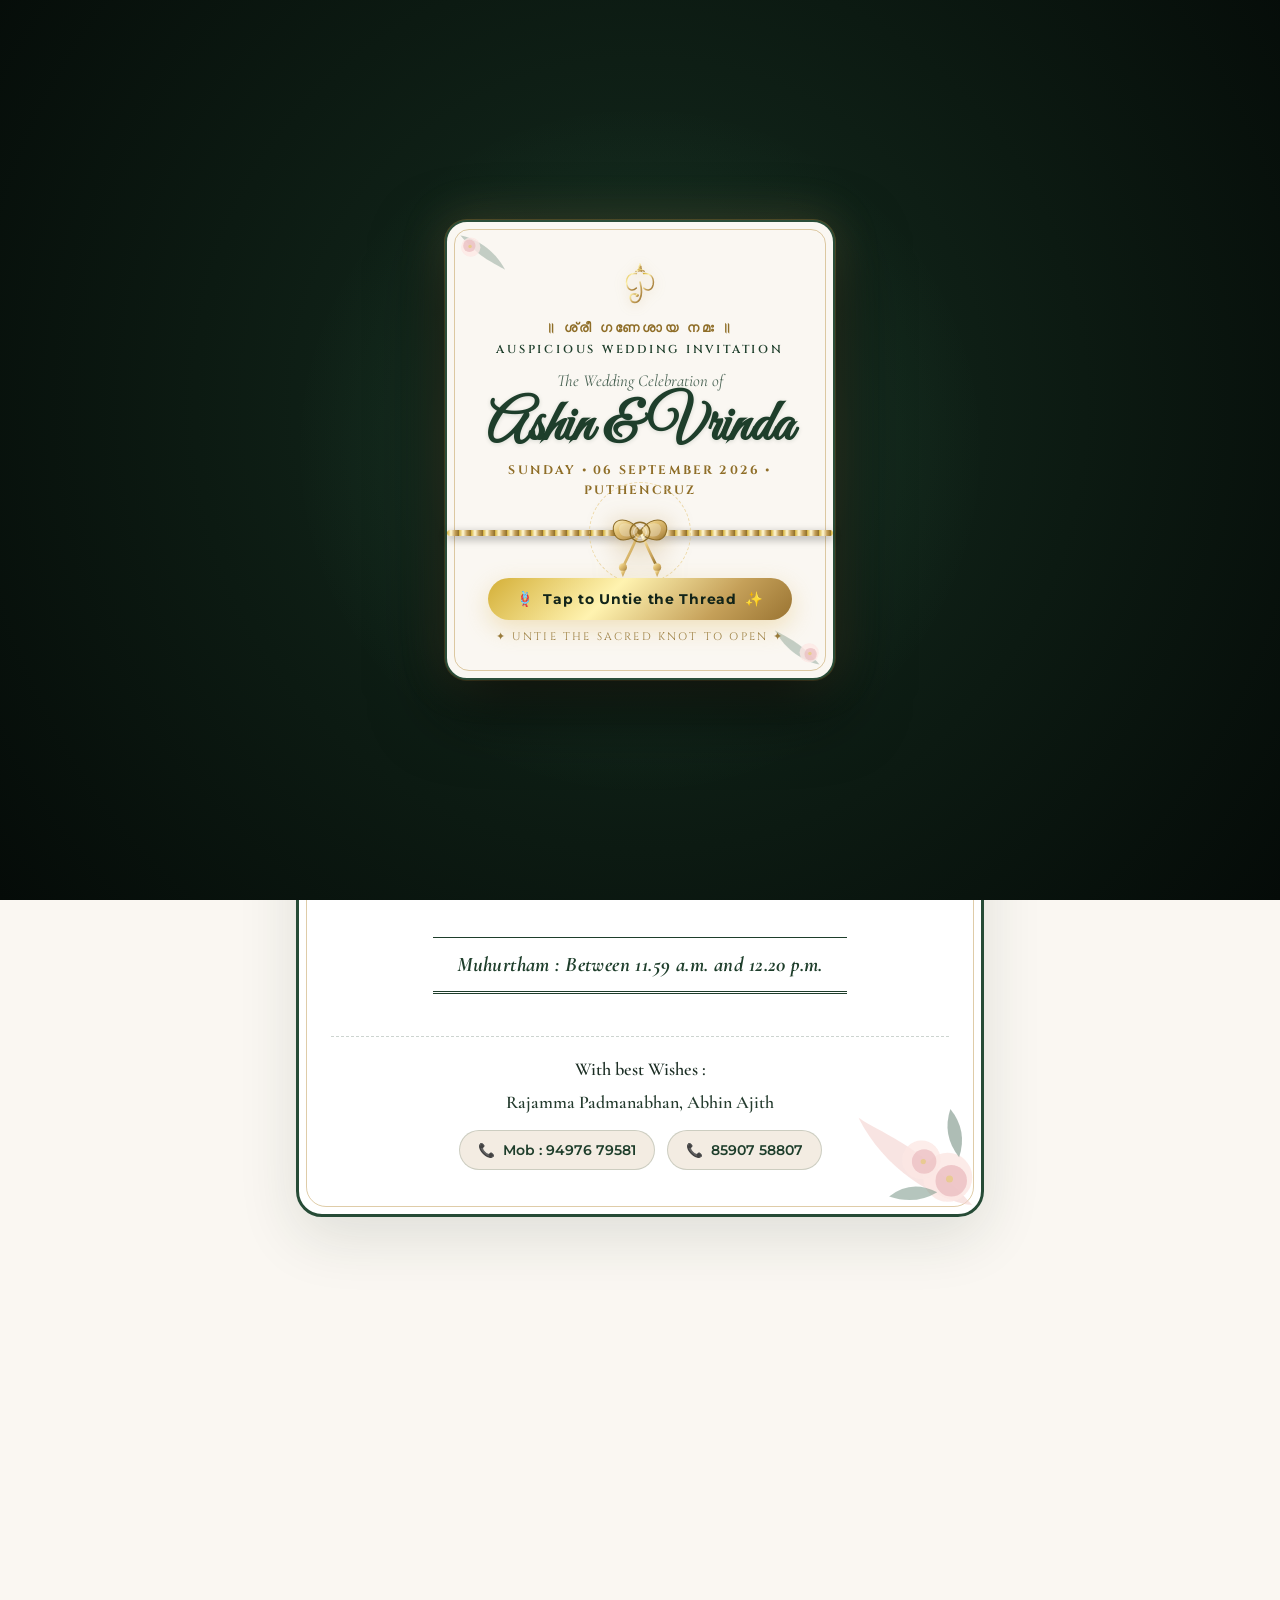
==== commit b42713d4: "feat: interactive sacred golden thread untie-the-knot opening experience and streamlined invitation " ====
--- a/index.html
+++ b/index.html
@@ -38,7 +38,8 @@
   <link rel="stylesheet" href="https://fonts.googleapis.com/css2?family=Alex+Brush&family=Cinzel:wght@400;600;700;900&family=Cormorant+Garamond:ital,wght@0,300;0,400;0,500;0,600;0,700;1,400;1,500;1,600;1,700&family=Great+Vibes&family=Montserrat:wght@200;300;400;500;600;700&family=Playfair+Display:ital,wght@0,400;0,600;0,700;1,400;1,600;1,700&family=Plus+Jakarta+Sans:wght@300;400;500;600;700&display=swap" />
 
   <!-- Stylesheets -->
-  <link rel="stylesheet" href="css/style.css?v=120.0" />
+  <link rel="stylesheet" href="css/style.css?v=125.0" />
+  <link rel="stylesheet" href="css/envelope.css?v=125.0" />
 </head>
 
 <body>
@@ -52,6 +53,12 @@
         <stop offset="60%" stop-color="#C5A059" />
         <stop offset="100%" stop-color="#9A7432" />
       </linearGradient>
+      <linearGradient id="threadGoldGradient" x1="0%" y1="0%" x2="100%" y2="100%">
+        <stop offset="0%" stop-color="#FFF8D6" />
+        <stop offset="35%" stop-color="#E5C578" />
+        <stop offset="70%" stop-color="#C5A059" />
+        <stop offset="100%" stop-color="#8F6E28" />
+      </linearGradient>
     </defs>
   </svg>
 
@@ -60,13 +67,108 @@
 
   <!-- Interactive Magic Touch / Sparkle Trail Canvas -->
   <canvas id="sparkle-trail-canvas"></canvas>
+
+  <!-- ===================================================================
+       SACRED GOLDEN THREAD (UNTIE THE KNOT) OPENING EXPERIENCE
+       =================================================================== -->
+  <div id="envelope-overlay" role="dialog" aria-label="Ashin and Vrinda Wedding Invitation">
+    <div class="thread-ambient-glow"></div>
+
+    <!-- Sacred Folio Card with Tied Thread & Knot -->
+    <div class="thread-folio-card" title="Tap to Untie the Sacred Thread">
+
+      <!-- Corner Botanical Accents -->
+      <svg class="thread-corner thread-corner-tl" viewBox="0 0 80 80" fill="none" xmlns="http://www.w3.org/2000/svg">
+        <path d="M5 5 C25 8, 55 25, 70 55 C55 45, 35 40, 5 5 Z" fill="#6B8A7A" opacity="0.45" />
+        <circle cx="20" cy="22" r="14" fill="#FCE5E2" opacity="0.8" />
+        <circle cx="18" cy="20" r="9" fill="#E8B4B8" opacity="0.75" />
+        <circle cx="19" cy="21" r="2.5" fill="#E5C578" />
+      </svg>
+      <svg class="thread-corner thread-corner-br" viewBox="0 0 80 80" fill="none" xmlns="http://www.w3.org/2000/svg">
+        <path d="M5 5 C25 8, 55 25, 70 55 C55 45, 35 40, 5 5 Z" fill="#6B8A7A" opacity="0.45" />
+        <circle cx="20" cy="22" r="14" fill="#FCE5E2" opacity="0.8" />
+        <circle cx="18" cy="20" r="9" fill="#E8B4B8" opacity="0.75" />
+        <circle cx="19" cy="21" r="2.5" fill="#E5C578" />
+      </svg>
+
+      <!-- Auspicious Ganapathi Header -->
+      <div class="thread-card-header">
+        <div class="thread-ganesha-wrap">
+          <svg class="thread-ganesha-svg" viewBox="0 0 80 90" fill="none" xmlns="http://www.w3.org/2000/svg">
+            <path d="M40 8 C38 12 36 18 36 24 C38 22 42 22 44 24 C44 18 42 12 40 8 Z" fill="url(#goldFiligree)" />
+            <circle cx="40" cy="14" r="2" fill="url(#goldFiligree)" />
+            <path d="M33 22 C37 19 43 19 47 22" stroke="url(#goldFiligree)" stroke-width="2.2" stroke-linecap="round" />
+            <path d="M34 26 C24 24 16 32 18 44 C20 54 28 56 34 50" stroke="url(#goldFiligree)" stroke-width="2.5" stroke-linecap="round" />
+            <path d="M46 26 C56 24 64 32 62 44 C60 54 52 56 46 50" stroke="url(#goldFiligree)" stroke-width="2.5" stroke-linecap="round" />
+            <path d="M40 24 L40 40" stroke="url(#goldFiligree)" stroke-width="2.5" stroke-linecap="round" />
+            <path d="M40 40 C42 48 45 58 40 68 C36 76 26 76 24 68 C22 60 30 58 35 62" stroke="url(#goldFiligree)" stroke-width="2.8" stroke-linecap="round" />
+            <circle cx="35" cy="62" r="3" fill="url(#goldFiligree)" />
+          </svg>
+        </div>
+        <div class="thread-auspicious-mantra">॥ ശ്രീ ഗണേശായ നമഃ ॥</div>
+        <div class="thread-invitation-sub">Auspicious Wedding Invitation</div>
+      </div>
+
+      <!-- Couple Names & Date -->
+      <div class="thread-couple-wrap">
+        <p class="thread-invite-line">The Wedding Celebration of</p>
+        <h1 class="thread-couple-names">Ashin &amp; Vrinda</h1>
+        <div class="thread-date-line">Sunday • 06 September 2026 • Puthencruz</div>
+      </div>
+
+      <!-- Sacred Woven Golden Thread Band & Knot -->
+      <div class="sacred-thread-band">
+        <div class="sacred-thread-line"></div>
+        
+        <!-- Sacred Knot Bow & Dangling Tassels -->
+        <div class="sacred-knot-wrap" title="Tap to Untie">
+          <div class="sacred-knot-halo"></div>
+          <svg class="sacred-knot-svg" viewBox="0 0 100 100" fill="none" xmlns="http://www.w3.org/2000/svg">
+            <!-- Left Bow Loop -->
+            <path d="M50 48 C36 28 14 34 22 52 C28 64 46 54 50 50 Z" fill="url(#threadGoldGradient)" stroke="#8F6E28" stroke-width="1.2" />
+            <path d="M48 48 C38 34 22 38 28 50 C32 58 45 52 48 48 Z" fill="#FAF7F2" opacity="0.3" />
+            
+            <!-- Right Bow Loop -->
+            <path d="M50 48 C64 28 86 34 78 52 C72 64 54 54 50 50 Z" fill="url(#threadGoldGradient)" stroke="#8F6E28" stroke-width="1.2" />
+            <path d="M52 48 C62 34 78 38 72 50 C68 58 55 52 52 48 Z" fill="#FAF7F2" opacity="0.3" />
+            
+            <!-- Dangling Left Tassel Cord -->
+            <path d="M48 52 Q 40 70 32 86" stroke="url(#threadGoldGradient)" stroke-width="3" stroke-linecap="round" />
+            <circle cx="31" cy="88" r="4.5" fill="url(#threadGoldGradient)" />
+            <path d="M28 92 L34 92 L31 99 Z" fill="url(#threadGoldGradient)" />
+
+            <!-- Dangling Right Tassel Cord -->
+            <path d="M52 52 Q 60 70 68 86" stroke="url(#threadGoldGradient)" stroke-width="3" stroke-linecap="round" />
+            <circle cx="69" cy="88" r="4.5" fill="url(#threadGoldGradient)" />
+            <path d="M66 92 L72 92 L69 99 Z" fill="url(#threadGoldGradient)" />
+
+            <!-- Center Knot Emblem -->
+            <circle cx="50" cy="49" r="11" fill="radial-gradient(circle, #FFF8D6 0%, #E5C578 50%, #8F6E28 100%)" stroke="#8F6E28" stroke-width="1.5" />
+            <circle cx="50" cy="49" r="7" fill="none" stroke="#FFFFFF" stroke-width="0.8" opacity="0.8" />
+            <circle cx="50" cy="49" r="3" fill="#8F6E28" />
+          </svg>
+        </div>
+      </div>
+
+      <!-- Action Button (Untie The Sacred Thread) -->
+      <div class="thread-action-wrap">
+        <button class="thread-untie-btn" type="button" aria-label="Untie the sacred thread">
+          <span>🪢</span>
+          <span>Tap to Untie the Thread</span>
+          <span>✨</span>
+        </button>
+        <span class="thread-hint-text">✦ Untie the sacred knot to open ✦</span>
+      </div>
+
+    </div>
+  </div>
 
   <!-- ===================================================================
        MAIN DIGITAL INVITATION CONTENT
        =================================================================== -->
   <main class="main-wrapper">
 
-    <!-- 1. DIRECT CINEMATIC HERO ENTRANCE (GRAND FIRST IMPRESSION) -->
+    <!-- 1. COUPLE HERO SHOWCASE (IMAGE FIRST) -->
     <section class="invitation-card-section direct-hero-section reveal-on-scroll is-revealed">
       
       <!-- Auspicious Top Header Badge -->
@@ -103,56 +205,7 @@
       </div>
     </section>
 
-    <!-- 2. GROOM & BRIDE INTRO SECTION (MEET THE COUPLE) -->
-    <section class="invitation-card-section reveal-on-scroll is-revealed" style="padding-top: 32px; padding-bottom: 32px;">
-      <div class="section-subtitle-tag">— Meet The Couple —</div>
-      <h2 class="section-headline" style="margin-bottom: 16px;">Two Souls, One Sacred Journey</h2>
-
-      <div class="couple-profiles-grid">
-        <!-- Groom Card -->
-        <div class="couple-profile-card">
-          <div class="couple-monogram-emblem">
-            <span class="couple-monogram-letter">A</span>
-          </div>
-          <span class="profile-role-badge">The Groom</span>
-          <h3 class="profile-name">Ashin</h3>
-          <p class="profile-parents-info">
-            Son of <strong>Mrs. Sheeja Ajith Kumar &amp; Mr. Ajith Kumar</strong><br />
-            Ambalathingal House, Vadakkathara Road,<br />
-            Poonithura P.O., Pettah, Ernakulam.
-          </p>
-          <div class="profile-card-line"></div>
-          <p class="profile-invite-note">
-            “With warm hearts, we cordially invite you with family to bless our sacred union.”
-          </p>
-        </div>
-
-        <!-- Heart Connector -->
-        <div class="couple-heart-connector" aria-hidden="true">
-          <div class="heart-circle-badge">❤</div>
-        </div>
-
-        <!-- Bride Card -->
-        <div class="couple-profile-card">
-          <div class="couple-monogram-emblem">
-            <span class="couple-monogram-letter">V</span>
-          </div>
-          <span class="profile-role-badge">The Bride</span>
-          <h3 class="profile-name">Vrinda</h3>
-          <p class="profile-parents-info">
-            Daughter of <strong>Mrs. Sini. K. Damodharan &amp; Mr. Sudhakaran</strong><br />
-            Kunnumpurathu House, B.P.C. College Jn.,<br />
-            Mulakkulam North, Piravom.
-          </p>
-          <div class="profile-card-line"></div>
-          <p class="profile-invite-note">
-            “With love and joy, we invite you to celebrate this blessed milestone in our lives.”
-          </p>
-        </div>
-      </div>
-    </section>
-
-    <!-- 3. STREAMLINED FORMAL WEDDING INVITATION CARD -->
+    <!-- 2. FORMAL WEDDING INVITATION CARD (COMPLETE & STREAMLINED) -->
     <section class="invitation-card-section hero-wedding-card reveal-on-scroll is-revealed">
       
       <!-- Top-Left Botanical Floral Corner -->
@@ -202,18 +255,25 @@
       <!-- Invitation Statement -->
       <p class="invite-statement-text">
         <strong>Mrs. Sheeja Ajith Kumar &amp; Mr. Ajith Kumar</strong><br />
+        <span style="font-size: 0.95rem; color: var(--text-muted); font-style: normal; display: block; margin: 4px 0;">
+          Ambalathingal House, Vadakkathara Road, Poonithura P.O., Pettah
+        </span>
         cordially invite your esteemed presence with family<br />
         on the occasion of the marriage of their son
       </p>
 
-      <!-- Couple Names in Regal Typography -->
+      <!-- Couple Names & Bride Parent Details -->
       <div class="hero-couple-names-wrap">
         <h1 class="hero-groom-name">Ashin</h1>
         <span class="hero-weds-text">Weds</span>
         <h1 class="hero-bride-name">Vrinda</h1>
-      </div>
-
-      <!-- Date & Malayalam Calendar (Sunday 6th September 2026 • 1202 Chingam - 21) -->
+        <p style="font-family: var(--font-serif-classic); font-size: 1.06rem; color: var(--text-body); margin-top: 8px;">
+          (D/o <strong>Mrs. Sini. K. Damodharan &amp; Mr. Sudhakaran</strong>,<br />
+          <span style="font-size: 0.94rem; color: var(--text-muted);">Kunnumpurathu House, B.P.C. College Jn., Mulakkulam North, Piravom</span>)
+        </p>
+      </div>
+
+      <!-- Date & Malayalam Calendar -->
       <div class="hero-date-block">
         <div class="hero-date-primary">on Sunday 6th September 2026</div>
         <div class="hero-date-malayalam">(1202 Chingam - 21)</div>
@@ -248,7 +308,7 @@
       </div>
     </section>
 
-    <!-- 4. LIVE COUNTDOWN & CALENDAR INTEGRATION -->
+    <!-- 3. LIVE COUNTDOWN & CALENDAR INTEGRATION -->
     <section class="invitation-card-section reveal-on-scroll">
       <div class="section-subtitle-tag">— Counting Down To The Auspicious Moment —</div>
       <h2 class="section-headline">Sunday, 06 September 2026</h2>
@@ -282,7 +342,7 @@
       </div>
     </section>
 
-    <!-- 5. CELEBRATION TIMELINE & EVENTS -->
+    <!-- 4. CELEBRATION TIMELINE & EVENTS -->
     <section class="invitation-card-section reveal-on-scroll">
       <div class="section-subtitle-tag">— Auspicious Celebrations —</div>
       <h2 class="section-headline">Ceremony &amp; Feast</h2>
@@ -355,7 +415,7 @@
       </div>
     </section>
 
-    <!-- 6. VENUE & 1-TOUCH GPS NAVIGATION (WITH QR CODE) -->
+    <!-- 5. VENUE & 1-TOUCH GPS NAVIGATION (WITH QR CODE) -->
     <section class="invitation-card-section reveal-on-scroll">
       <div class="section-subtitle-tag">— Location &amp; Directions —</div>
       <h2 class="section-headline">Pet Rose Event Centre</h2>
@@ -392,7 +452,7 @@
       </div>
     </section>
 
-    <!-- 7. WARM WISHES & BLESSINGS CONTACT -->
+    <!-- 6. WARM WISHES & BLESSINGS CONTACT -->
     <section class="invitation-card-section reveal-on-scroll">
       <div class="section-subtitle-tag">— Warm Wishes &amp; Blessings —</div>
       <h2 class="section-headline">With Best Wishes</h2>
@@ -431,7 +491,7 @@
       </div>
     </section>
 
-    <!-- 8. FOOTER -->
+    <!-- 7. FOOTER -->
     <footer class="invitation-footer reveal-on-scroll">
       <div class="gold-divider">
         <span class="gold-divider-icon">❦</span>
@@ -484,11 +544,12 @@
   <div class="toast-notice" role="alert"></div>
 
   <!-- JavaScript Modules with Cache-Busting -->
-  <script src="js/config.js?v=120.0"></script>
-  <script src="js/petals.js?v=120.0"></script>
-  <script src="js/sparkles.js?v=120.0"></script>
-  <script src="js/countdown.js?v=120.0"></script>
-  <script src="js/main.js?v=120.0"></script>
+  <script src="js/config.js?v=125.0"></script>
+  <script src="js/petals.js?v=125.0"></script>
+  <script src="js/sparkles.js?v=125.0"></script>
+  <script src="js/countdown.js?v=125.0"></script>
+  <script src="js/envelope.js?v=125.0"></script>
+  <script src="js/main.js?v=125.0"></script>
 
 </body>
 </html>
--- a/css/envelope.css
+++ b/css/envelope.css
@@ -0,0 +1,388 @@
+/* ===================================================================
+   SACRED GOLDEN THREAD (UNTIE THE KNOT) OPENING EXPERIENCE
+   Ashin & Vrinda — Sunday, September 06, 2026
+   =================================================================== */
+
+/* Prevent page scrolling while overlay is active */
+body:not(.envelope-opened) {
+  overflow: hidden !important;
+  height: 100vh !important;
+  height: 100dvh !important;
+  touch-action: none;
+  -webkit-overflow-scrolling: auto;
+}
+
+#envelope-overlay {
+  position: fixed;
+  inset: 0;
+  width: 100vw;
+  height: 100vh;
+  height: 100dvh;
+  background: radial-gradient(circle at 50% 45%, #152C1F 0%, #0C1A12 55%, #050B08 100%);
+  z-index: 9999;
+  display: flex;
+  flex-direction: column;
+  align-items: center;
+  justify-content: center;
+  padding: 16px;
+  box-sizing: border-box;
+  overflow: hidden;
+  perspective: 1200px;
+  transition: opacity 0.85s cubic-bezier(0.16, 1, 0.3, 1), visibility 0.85s cubic-bezier(0.16, 1, 0.3, 1);
+}
+
+#envelope-overlay.opened {
+  opacity: 0;
+  visibility: hidden;
+  pointer-events: none;
+  display: none !important;
+}
+
+/* Ambient Radial Glow */
+.thread-ambient-glow {
+  position: absolute;
+  top: 50%;
+  left: 50%;
+  transform: translate(-50%, -50%);
+  width: min(680px, 95vw);
+  height: min(680px, 95vw);
+  background: radial-gradient(circle, rgba(229, 197, 120, 0.28) 0%, rgba(30, 62, 43, 0.3) 45%, transparent 72%);
+  border-radius: 50%;
+  pointer-events: none;
+  animation: threadGlowPulse 4.5s infinite alternate ease-in-out;
+}
+
+@keyframes threadGlowPulse {
+  0% { transform: translate(-50%, -50%) scale(0.92); opacity: 0.6; }
+  100% { transform: translate(-50%, -50%) scale(1.15); opacity: 1; }
+}
+
+/* ─────────────────────────────────────────────────────────────
+   SACRED WEDDING FOLIO CARD CONTAINER
+   ───────────────────────────────────────────────────────────── */
+.thread-folio-card {
+  position: relative;
+  width: min(390px, 90vw);
+  background: #FAF7F2;
+  border-radius: 22px;
+  padding: clamp(26px, 4vh, 36px) clamp(20px, 5vw, 28px) clamp(24px, 3.8vh, 32px);
+  text-align: center;
+  box-shadow: 
+    0 26px 70px rgba(0, 0, 0, 0.75),
+    0 0 0 1px rgba(184, 142, 62, 0.35),
+    0 0 45px rgba(229, 197, 120, 0.22);
+  border: 2.5px solid #2A4D38;
+  cursor: pointer;
+  z-index: 10;
+  user-select: none;
+  -webkit-user-select: none;
+  animation: folioGentleFloat 5s infinite ease-in-out alternate;
+  transform-style: preserve-3d;
+  transition: transform 0.4s ease-out, box-shadow 0.4s ease;
+}
+
+@keyframes folioGentleFloat {
+  0% { transform: translateY(0px) rotate(0deg); }
+  50% { transform: translateY(-6px) rotate(0.4deg); }
+  100% { transform: translateY(3px) rotate(-0.4deg); }
+}
+
+/* Gold Inset Frame */
+.thread-folio-card::before {
+  content: '';
+  position: absolute;
+  top: 7px;
+  left: 7px;
+  right: 7px;
+  bottom: 7px;
+  border: 1px solid rgba(184, 142, 62, 0.45);
+  border-radius: 15px;
+  pointer-events: none;
+}
+
+/* Corner Botanical Filigree */
+.thread-corner {
+  position: absolute;
+  width: clamp(40px, 8vw, 55px);
+  height: clamp(40px, 8vw, 55px);
+  pointer-events: none;
+  opacity: 0.85;
+}
+
+.thread-corner-tl {
+  top: 10px;
+  left: 10px;
+}
+
+.thread-corner-br {
+  bottom: 10px;
+  right: 10px;
+  transform: rotate(180deg);
+}
+
+/* Card Header (Lord Ganesha & Auspicious Invocation) */
+.thread-card-header {
+  position: relative;
+  z-index: 2;
+  margin-bottom: 8px;
+}
+
+.thread-ganesha-wrap {
+  width: 48px;
+  height: 54px;
+  margin: 0 auto 6px;
+}
+
+.thread-ganesha-svg {
+  width: 100%;
+  height: 100%;
+  display: block;
+  filter: drop-shadow(0 2px 6px rgba(184, 142, 62, 0.3));
+}
+
+.thread-auspicious-mantra {
+  font-family: var(--font-royal);
+  font-size: clamp(0.74rem, 2.8vw, 0.82rem);
+  font-weight: 700;
+  letter-spacing: 0.22em;
+  color: #8F6E28;
+  margin-bottom: 2px;
+}
+
+.thread-invitation-sub {
+  font-family: var(--font-royal);
+  font-size: clamp(0.66rem, 2.4vw, 0.72rem);
+  font-weight: 600;
+  letter-spacing: 0.24em;
+  text-transform: uppercase;
+  color: #1E3E2B;
+}
+
+/* Couple Typography */
+.thread-couple-wrap {
+  position: relative;
+  z-index: 2;
+  margin: 8px 0 14px;
+}
+
+.thread-invite-line {
+  font-family: var(--font-serif-classic);
+  font-size: clamp(0.92rem, 3.4vw, 1.05rem);
+  font-style: italic;
+  color: #4A6354;
+  margin-bottom: 2px;
+}
+
+.thread-couple-names {
+  font-family: var(--font-script);
+  font-size: clamp(2.8rem, 8.8vw, 3.6rem);
+  color: #1E3E2B;
+  line-height: 1.05;
+  margin: 2px 0;
+  text-shadow: 0 1px 4px rgba(30, 62, 43, 0.15);
+}
+
+.thread-date-line {
+  font-family: var(--font-royal);
+  font-size: clamp(0.68rem, 2.5vw, 0.76rem);
+  font-weight: 700;
+  letter-spacing: 0.18em;
+  color: #8F6E28;
+  text-transform: uppercase;
+  margin-top: 4px;
+}
+
+/* ─────────────────────────────────────────────────────────────
+   THE SACRED GOLDEN THREAD & KNOT WRAP (Interactive)
+   ───────────────────────────────────────────────────────────── */
+.sacred-thread-band {
+  position: relative;
+  width: calc(100% + clamp(40px, 10vw, 56px));
+  margin-left: calc(-1 * clamp(20px, 5vw, 28px));
+  height: 38px;
+  margin-top: 14px;
+  margin-bottom: 26px;
+  display: flex;
+  align-items: center;
+  justify-content: center;
+  z-index: 5;
+}
+
+/* Horizontal Woven Silk Cord */
+.sacred-thread-line {
+  position: absolute;
+  top: 50%;
+  left: 0;
+  right: 0;
+  height: 6px;
+  transform: translateY(-50%);
+  background: repeating-linear-gradient(90deg, #D4AF37 0px, #FFF8D6 4px, #C5A059 8px, #8F6E28 12px);
+  border-radius: 4px;
+  box-shadow: 0 3px 8px rgba(0, 0, 0, 0.35);
+  transition: transform 0.6s ease, opacity 0.5s ease;
+}
+
+/* Central Sacred Knot with Bow Loops & Dangling Tassels */
+.sacred-knot-wrap {
+  position: absolute;
+  top: 50%;
+  left: 50%;
+  transform: translate(-50%, -50%);
+  width: 90px;
+  height: 90px;
+  display: flex;
+  align-items: center;
+  justify-content: center;
+  cursor: pointer;
+  z-index: 8;
+  animation: knotBreathPulse 2.6s infinite ease-in-out;
+  transition: transform 0.3s cubic-bezier(0.34, 1.56, 0.64, 1);
+}
+
+@keyframes knotBreathPulse {
+  0%, 100% { transform: translate(-50%, -50%) scale(1); }
+  50% { transform: translate(-50%, -50%) scale(1.08); }
+}
+
+.thread-folio-card:hover .sacred-knot-wrap {
+  transform: translate(-50%, -50%) scale(1.14);
+}
+
+.sacred-knot-svg {
+  width: 100%;
+  height: 100%;
+  display: block;
+  filter: drop-shadow(0 4px 12px rgba(184, 142, 62, 0.5));
+}
+
+/* Pulsing Radiant Halo behind Knot */
+.sacred-knot-halo {
+  position: absolute;
+  inset: -6px;
+  border-radius: 50%;
+  border: 1.5px dashed rgba(229, 197, 120, 0.6);
+  animation: knotHaloRotate 6s infinite linear;
+  pointer-events: none;
+}
+
+@keyframes knotHaloRotate {
+  0% { transform: rotate(0deg) scale(0.95); opacity: 0.5; }
+  50% { transform: rotate(180deg) scale(1.1); opacity: 0.9; }
+  100% { transform: rotate(360deg) scale(0.95); opacity: 0.5; }
+}
+
+/* ─────────────────────────────────────────────────────────────
+   TAP TO UNTIE ACTION BUTTON
+   ───────────────────────────────────────────────────────────── */
+.thread-action-wrap {
+  position: relative;
+  z-index: 6;
+  margin-top: 6px;
+  display: flex;
+  flex-direction: column;
+  align-items: center;
+  gap: 8px;
+}
+
+.thread-untie-btn {
+  background: var(--gold-gradient);
+  color: #122419;
+  border: none;
+  padding: 12px 28px;
+  border-radius: var(--radius-full);
+  font-family: var(--font-sans);
+  font-size: clamp(0.82rem, 3.2vw, 0.9rem);
+  font-weight: 700;
+  letter-spacing: 0.05em;
+  cursor: pointer;
+  box-shadow: 0 8px 24px rgba(229, 197, 120, 0.45);
+  display: inline-flex;
+  align-items: center;
+  gap: 8px;
+  transition: var(--transition-smooth);
+  animation: untieBtnGlow 2.2s infinite ease-in-out;
+}
+
+@keyframes untieBtnGlow {
+  0%, 100% { transform: translateY(0); box-shadow: 0 6px 20px rgba(229, 197, 120, 0.35); }
+  50% { transform: translateY(-3px); box-shadow: 0 12px 28px rgba(229, 197, 120, 0.65); }
+}
+
+.thread-untie-btn:hover {
+  transform: translateY(-4px) scale(1.04);
+  box-shadow: 0 14px 34px rgba(229, 197, 120, 0.7);
+}
+
+.thread-hint-text {
+  font-family: var(--font-royal);
+  font-size: 0.68rem;
+  letter-spacing: 0.2em;
+  text-transform: uppercase;
+  color: #8F6E28;
+  opacity: 0.9;
+}
+
+/* ─────────────────────────────────────────────────────────────
+   UNTYING ANIMATION CHOREOGRAPHY ON TAP
+   ───────────────────────────────────────────────────────────── */
+/* Stage 1: The knot loops unravel and expand */
+#envelope-overlay.opening .sacred-knot-wrap {
+  animation: knotUnravel 0.75s forwards cubic-bezier(0.16, 1, 0.3, 1) !important;
+}
+
+@keyframes knotUnravel {
+  0% { transform: translate(-50%, -50%) scale(1); opacity: 1; }
+  40% { transform: translate(-50%, -50%) scale(1.35) rotate(15deg); opacity: 0.9; filter: brightness(1.8); }
+  100% { transform: translate(-50%, -50%) scale(2.2) rotate(45deg); opacity: 0; filter: blur(6px); }
+}
+
+/* Stage 2: The threads glide away to left and right */
+#envelope-overlay.opening .sacred-thread-line {
+  transform: translateY(-50%) scaleX(1.6);
+  opacity: 0;
+  transition: transform 0.65s ease, opacity 0.55s ease;
+}
+
+/* Stage 3: The Folio Card Unfolds and Dissolves */
+#envelope-overlay.opening .thread-folio-card {
+  animation: folioUnfoldZoom 0.95s forwards cubic-bezier(0.16, 1, 0.3, 1) !important;
+}
+
+@keyframes folioUnfoldZoom {
+  0% {
+    transform: scale(1);
+    opacity: 1;
+  }
+  35% {
+    transform: scale(1.06) translateY(-8px);
+    opacity: 1;
+    filter: brightness(1.25);
+  }
+  100% {
+    transform: scale(1.18) translateY(-30px);
+    opacity: 0;
+    filter: blur(10px);
+  }
+}
+
+/* Mobile Optimizations */
+@media (max-width: 480px) {
+  .thread-folio-card {
+    padding: 22px 18px 20px;
+    border-radius: 18px;
+  }
+  .thread-couple-names {
+    font-size: 2.6rem;
+  }
+  .sacred-knot-wrap {
+    width: 78px;
+    height: 78px;
+  }
+  .sacred-thread-band {
+    margin-bottom: 20px;
+  }
+  .thread-untie-btn {
+    padding: 10px 22px;
+    font-size: 0.82rem;
+  }
+}
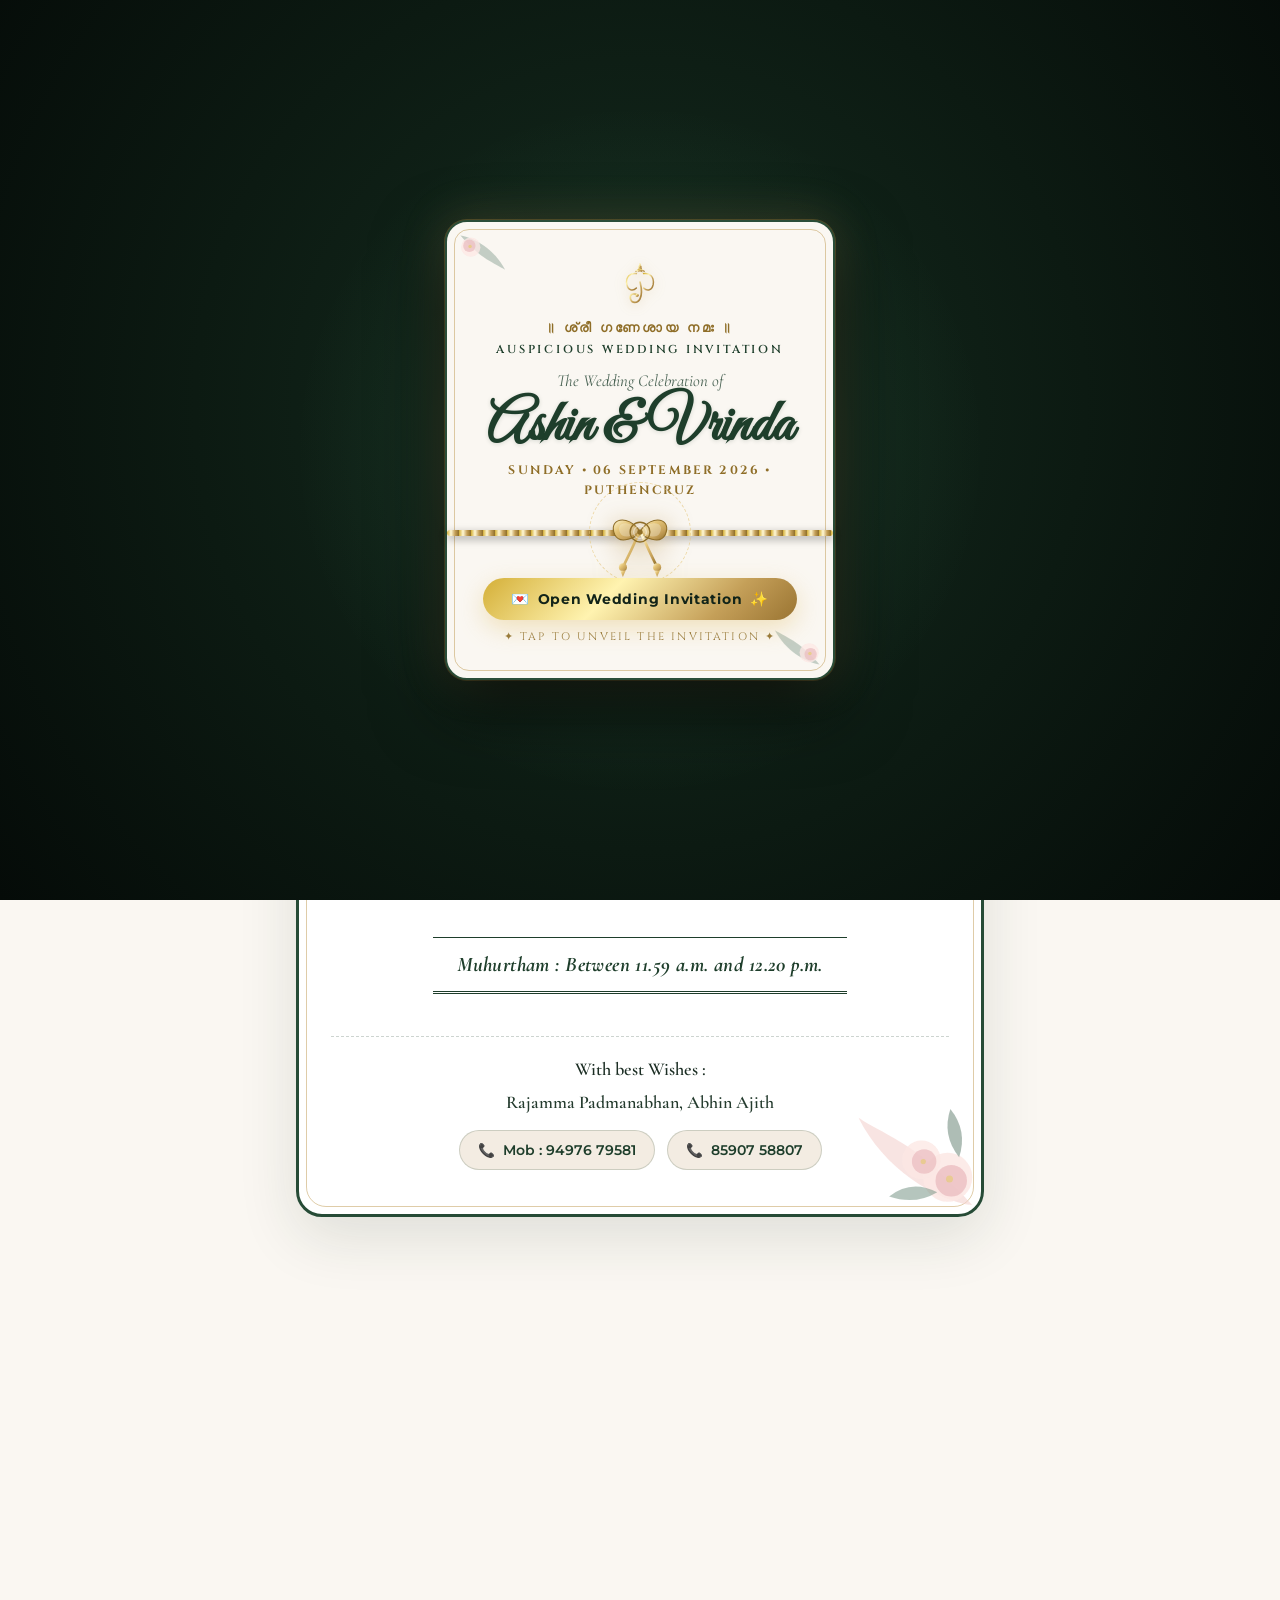
==== commit 8cdf9fae: "style: update opening button text to 'Open Wedding Invitation'" ====
--- a/index.html
+++ b/index.html
@@ -7,26 +7,35 @@
   <title>Wedding Invitation | Ashin &amp; Vrinda</title>
   <meta name="description" content="Mrs. Sheeja Ajith Kumar &amp; Mr. Ajith Kumar cordially invite your esteemed presence with family on the occasion of the marriage of their son Ashin with Vrinda (D/o Mrs. Sini. K. Damodharan &amp; Mr. Sudhakaran) on Sunday, 6th September 2026 (1202 Chingam 21) at Pet Rose Event Centre Pathammile, Puthencruz." />
   
-  <!-- OpenGraph Meta Tags for WhatsApp, iMessage & Social Share Card Previews -->
-  <meta property="og:site_name" content="Ashin &amp; Vrinda Wedding Invitation" />
+  <!-- Primary OpenGraph & WhatsApp Meta Tags (Top of Head) -->
+  <meta property="og:title" content="🌿 Wedding Invitation: Ashin &amp; Vrinda" />
+  <meta property="og:description" content="Sunday, 6th September 2026 (1202 Chingam 21) • Muhurtham: 11:59 AM - 12:20 PM • Pet Rose Event Centre, Puthencruz. ✦ Tap to view invitation" />
+  <meta property="og:url" content="https://ashin-vrinda.vercel.app/" />
   <meta property="og:type" content="website" />
-  <meta property="og:url" content="https://ashin-vrinda.vercel.app/" />
-  <meta property="og:title" content="🌿 Wedding Invitation: Ashin &amp; Vrinda" />
-  <meta property="og:description" content="Sunday, 6th September 2026 (1202 Chingam 21) • Muhurtham: 11:59 AM - 12:20 PM • Pet Rose Event Centre, Puthencruz. ✦ Tap to view digital wedding card" />
-  <meta property="og:image" content="assets/images/og_preview_ashin_vrinda.jpg" />
-  <meta property="og:image:secure_url" content="assets/images/og_preview_ashin_vrinda.jpg" />
+  <meta property="og:site_name" content="Ashin &amp; Vrinda Wedding" />
+  <meta property="og:image" content="https://ashin-vrinda.vercel.app/assets/images/og_preview_ashin_vrinda.jpg" />
+  <meta property="og:image:secure_url" content="https://ashin-vrinda.vercel.app/assets/images/og_preview_ashin_vrinda.jpg" />
   <meta property="og:image:type" content="image/jpeg" />
   <meta property="og:image:width" content="1200" />
   <meta property="og:image:height" content="630" />
-  <meta property="og:image:alt" content="Aesthetic Wedding Invitation of Ashin and Vrinda" />
-  <link rel="image_src" href="assets/images/og_preview_ashin_vrinda.jpg" />
-  <meta itemprop="image" content="assets/images/og_preview_ashin_vrinda.jpg" />
+  <meta property="og:image:alt" content="Wedding Invitation: Ashin &amp; Vrinda" />
+  
+  <!-- Fallback WhatsApp Square Thumbnail -->
+  <meta property="og:image" content="https://ashin-vrinda.vercel.app/assets/images/og_thumb_square.jpg" />
+  <meta property="og:image:secure_url" content="https://ashin-vrinda.vercel.app/assets/images/og_thumb_square.jpg" />
+  <meta property="og:image:type" content="image/jpeg" />
+  <meta property="og:image:width" content="600" />
+  <meta property="og:image:height" content="600" />
+  
+  <link rel="image_src" href="https://ashin-vrinda.vercel.app/assets/images/og_thumb_square.jpg" />
+  <meta itemprop="image" content="https://ashin-vrinda.vercel.app/assets/images/og_thumb_square.jpg" />
+  <meta name="thumbnail" content="https://ashin-vrinda.vercel.app/assets/images/og_thumb_square.jpg" />
   
   <!-- Twitter Card -->
   <meta name="twitter:card" content="summary_large_image" />
   <meta name="twitter:title" content="🌿 Wedding Invitation: Ashin &amp; Vrinda" />
   <meta name="twitter:description" content="Sunday, 6th September 2026 • Pet Rose Event Centre, Puthencruz. Tap to view the digital wedding invitation." />
-  <meta name="twitter:image" content="assets/images/og_preview_ashin_vrinda.jpg" />
+  <meta name="twitter:image" content="https://ashin-vrinda.vercel.app/assets/images/og_preview_ashin_vrinda.jpg" />
 
   <!-- Theme Color for Mobile Browsers -->
   <meta name="theme-color" content="#FAF7F2" />
@@ -150,14 +159,14 @@
         </div>
       </div>
 
-      <!-- Action Button (Untie The Sacred Thread) -->
+      <!-- Action Button (Open Wedding Invitation) -->
       <div class="thread-action-wrap">
-        <button class="thread-untie-btn" type="button" aria-label="Untie the sacred thread">
-          <span>🪢</span>
-          <span>Tap to Untie the Thread</span>
+        <button class="thread-untie-btn" type="button" aria-label="Open wedding invitation">
+          <span>💌</span>
+          <span>Open Wedding Invitation</span>
           <span>✨</span>
         </button>
-        <span class="thread-hint-text">✦ Untie the sacred knot to open ✦</span>
+        <span class="thread-hint-text">✦ Tap to unveil the invitation ✦</span>
       </div>
 
     </div>
@@ -375,7 +384,7 @@
               <span class="ritual-pill">✦ Elders' Blessings</span>
             </div>
           </div>
-          <a href="https://share.google/MXy8X1QMQs6zt7JF0" target="_blank" rel="noopener" class="btn-luxury btn-outline-forest" style="padding: 10px 20px; font-size: 0.82rem; width: 100%;">
+          <a href="https://maps.app.goo.gl/AMYLqvt9achFLu336?g_st=aw" target="_blank" rel="noopener" class="btn-luxury btn-outline-forest" style="padding: 10px 20px; font-size: 0.82rem; width: 100%;">
             <span>🗺️</span> View Venue Location
           </a>
         </div>
@@ -408,7 +417,7 @@
               <span class="ritual-pill">✦ Fellowship &amp; Joy</span>
             </div>
           </div>
-          <a href="https://share.google/MXy8X1QMQs6zt7JF0" target="_blank" rel="noopener" class="btn-luxury btn-outline-forest" style="padding: 10px 20px; font-size: 0.82rem; width: 100%;">
+          <a href="https://maps.app.goo.gl/AMYLqvt9achFLu336?g_st=aw" target="_blank" rel="noopener" class="btn-luxury btn-outline-forest" style="padding: 10px 20px; font-size: 0.82rem; width: 100%;">
             <span>🗺️</span> View Venue Location
           </a>
         </div>
@@ -439,7 +448,7 @@
         </div>
 
         <div class="venue-action-buttons">
-          <a href="https://share.google/MXy8X1QMQs6zt7JF0" target="_blank" rel="noopener" class="btn-luxury btn-forest">
+          <a href="https://maps.app.goo.gl/AMYLqvt9achFLu336?g_st=aw" target="_blank" rel="noopener" class="btn-luxury btn-forest">
             <span>🗺️</span> Open Google Maps
           </a>
           <a href="https://maps.apple.com/?q=Pet+Rose+Event+Centre+Puthencruz" target="_blank" rel="noopener" class="btn-luxury btn-outline-forest">
